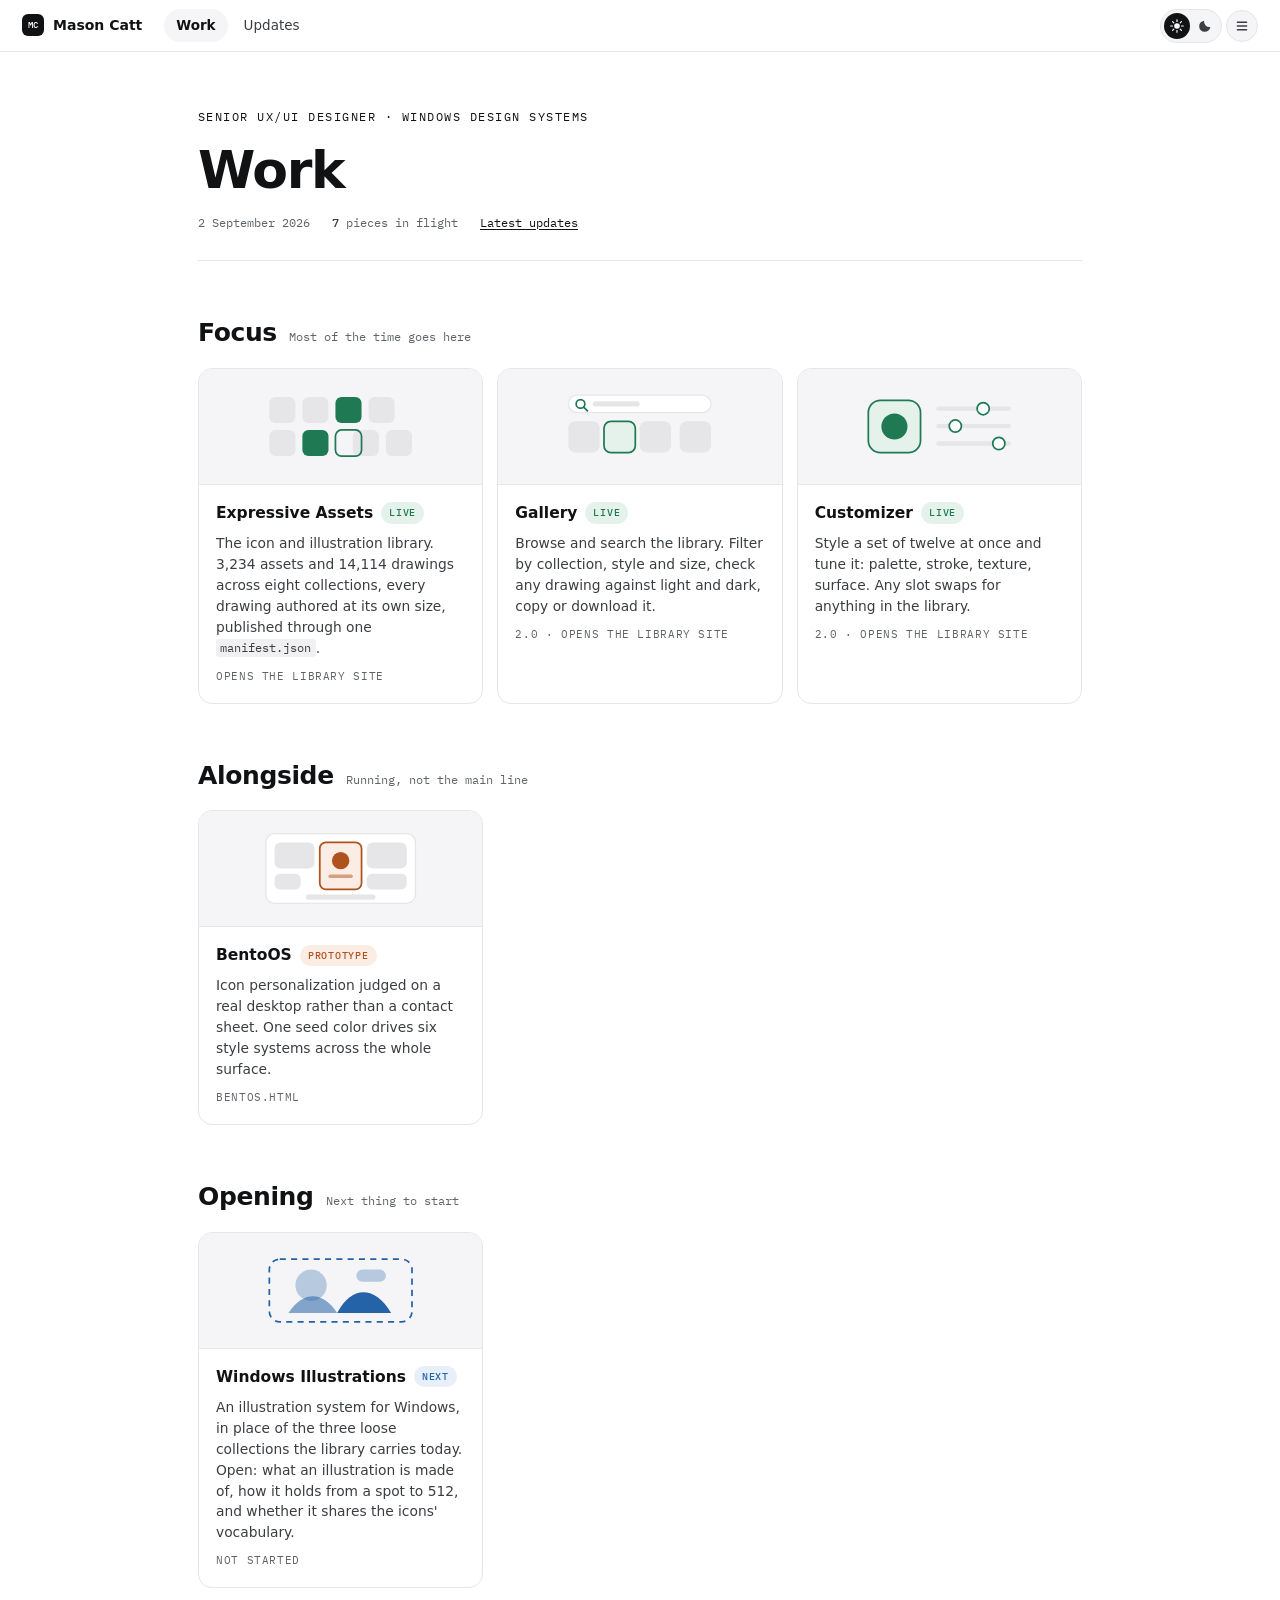
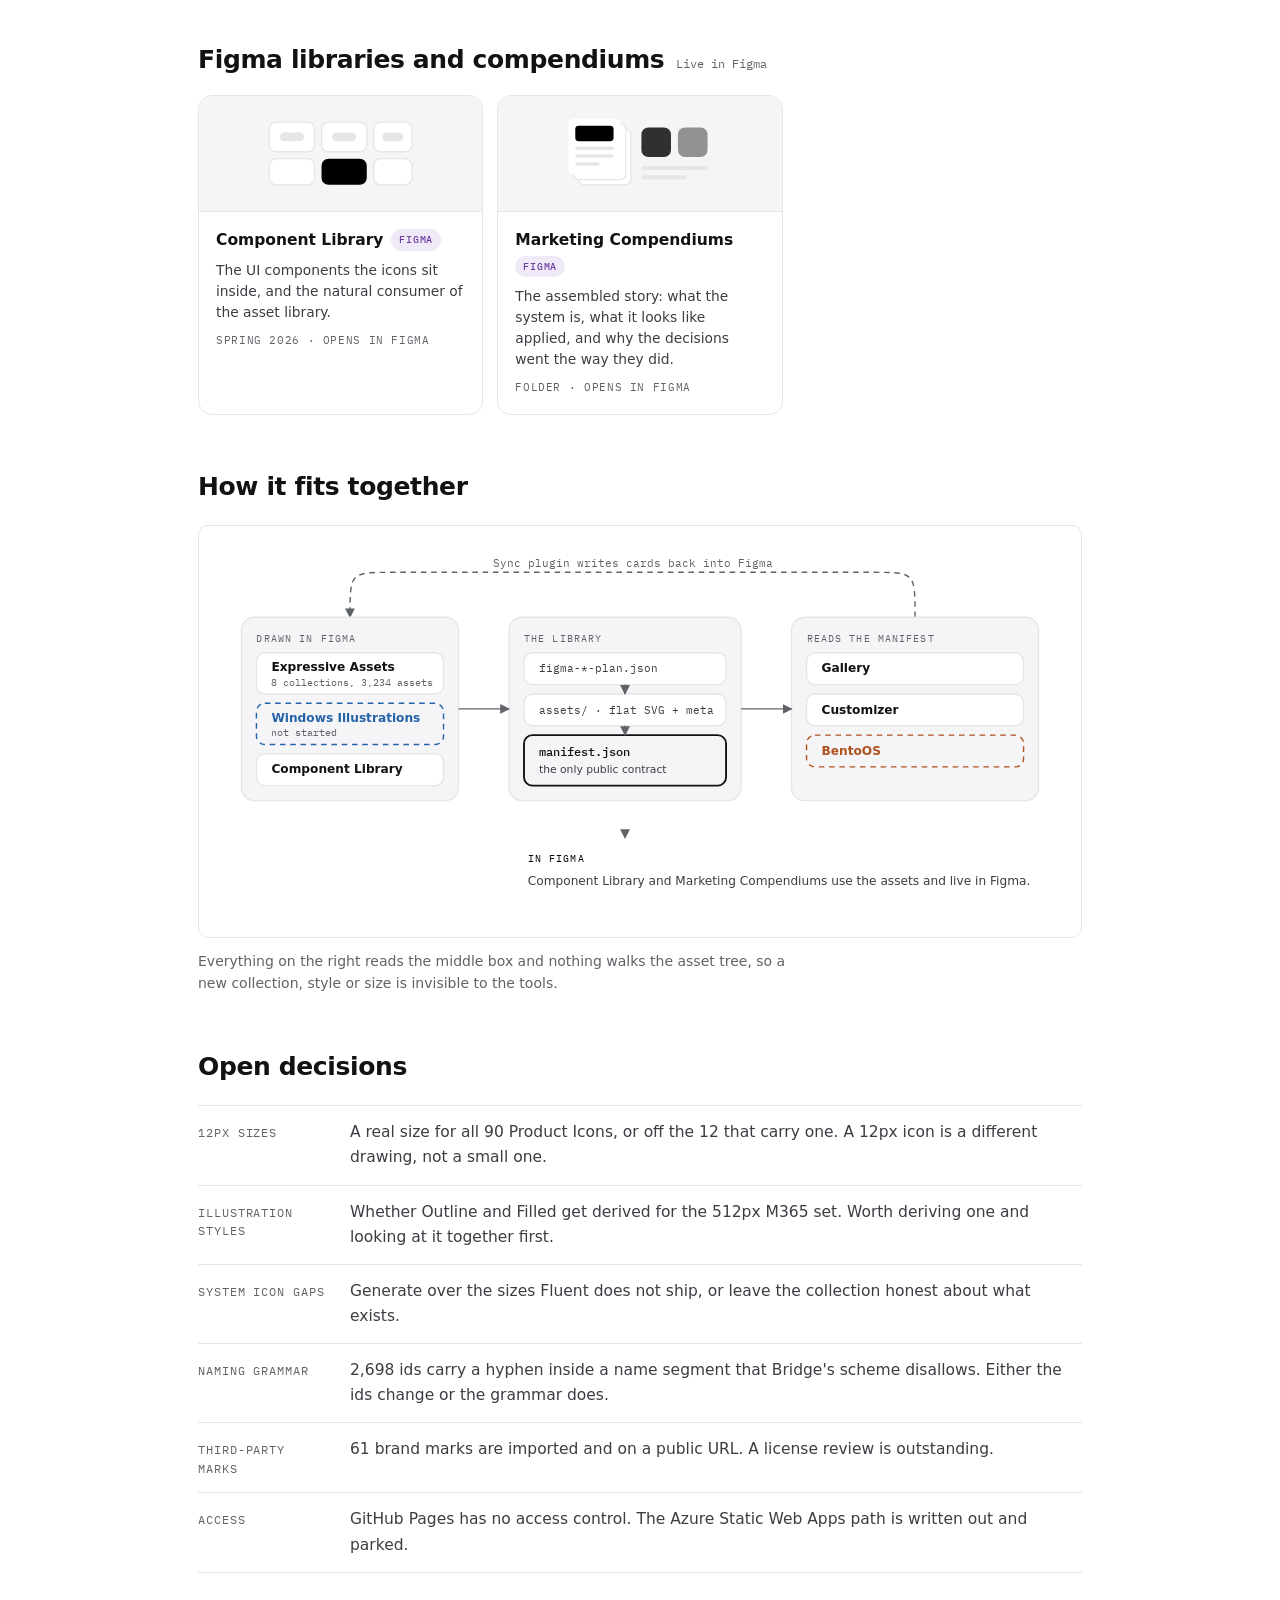
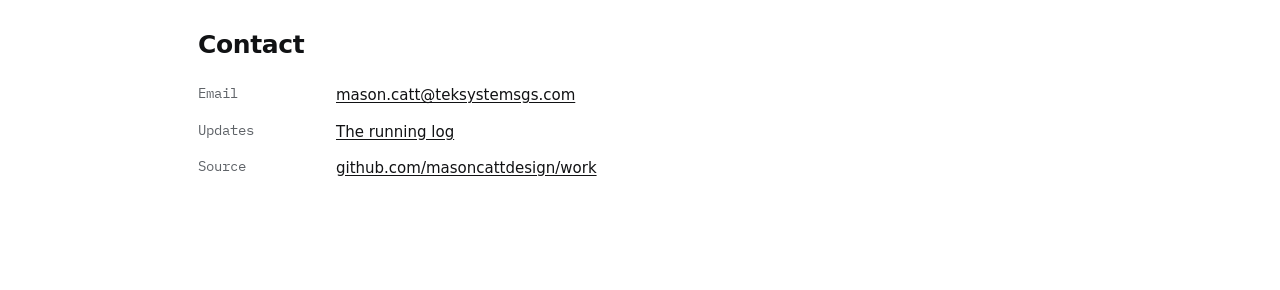
==== index.html @ 7bf18521 "A work site of its own, because Expressive Assets is one entry on it The work page shipped inside th" ====
<!doctype html>
<html lang="en">
<head>
<meta charset="utf-8">
<meta name="viewport" content="width=device-width, initial-scale=1">
<meta name="robots" content="noindex, nofollow">
<title>Work — Mason Catt</title>
<meta name="description" content="Everything Mason Catt has in flight across Windows Design Systems, by focus level.">
<link rel="icon" href="data:image/svg+xml,%3Csvg xmlns='http://www.w3.org/2000/svg' viewBox='0 0 24 24'%3E%3Crect width='24' height='24' rx='6' fill='%23111214'/%3E%3Ctext x='12' y='16.5' font-family='monospace' font-size='9' font-weight='600' fill='white' text-anchor='middle'%3EMC%3C/text%3E%3C/svg%3E">
<link rel="preconnect" href="https://fonts.googleapis.com">
<link rel="preconnect" href="https://fonts.gstatic.com" crossorigin>
<link rel="stylesheet" href="https://fonts.googleapis.com/css2?family=Archivo:wght@500;600;700&family=IBM+Plex+Mono:wght@400;500&family=IBM+Plex+Sans:wght@400;500;600&display=swap">
<link rel="stylesheet" href="site.css">
<script src="chrome.js"></script>
<script>applyStoredTheme();</script>
</head>
<body>

<nav class="bar" aria-label="Sections">
  <a class="brand" href="index.html"><span class="mark" aria-hidden="true">MC</span>Mason Catt</a>
  <a class="tab on" href="index.html" aria-current="page">Work</a>
  <a class="tab" href="updates.html">Updates</a>
  <span class="bar-right">
    <span data-theme-switch></span>
    <span data-app-menu></span>
  </span>
</nav>

<div class="wrap">

  <header class="masthead">
    <p class="eyebrow">Senior UX/UI Designer · Windows Design Systems</p>
    <h1>Work</h1>
    <div class="facts">
      <span>2 September 2026</span>
      <span><b>7</b> pieces in flight</span>
      <span><a href="updates.html">Latest updates</a></span>
    </div>
  </header>

  <section>
    <div class="band"><h2>Focus</h2><span class="band-n">Most of the time goes here</span></div>
    <div class="hub">

      <a class="hub-card" href="https://masoncattdesign.github.io/expressive-assets-library/about.html" target="_blank" rel="noopener">
        <span class="hub-thumb">
          <svg viewBox="0 0 200 100" aria-hidden="true">
            <g fill="var(--rule)">
              <rect x="18" y="16" width="30" height="30" rx="7"/>
              <rect x="56" y="16" width="30" height="30" rx="7"/>
              <rect x="132" y="16" width="30" height="30" rx="7"/>
              <rect x="18" y="54" width="30" height="30" rx="7"/>
              <rect x="114" y="54" width="30" height="30" rx="7"/>
              <rect x="152" y="54" width="30" height="30" rx="7"/>
            </g>
            <g fill="var(--p-accent)">
              <rect x="94" y="16" width="30" height="30" rx="7"/>
              <rect x="56" y="54" width="30" height="30" rx="7"/>
            </g>
            <rect x="94" y="54" width="30" height="30" rx="7" fill="none" stroke="var(--p-accent)" stroke-width="2"/>
          </svg>
        </span>
        <span class="hub-body">
          <span class="hub-head"><strong>Expressive Assets</strong><span class="st st-live">Live</span></span>
          <p>The icon and illustration library. 3,234 assets and 14,114 drawings across eight
          collections, every drawing authored at its own size, published through one
          <code>manifest.json</code>.</p>
          <span class="hub-where">Opens the library site</span>
        </span>
      </a>

      <a class="hub-card" href="https://masoncattdesign.github.io/expressive-assets-library/index.html" target="_blank" rel="noopener">
        <span class="hub-thumb">
          <svg viewBox="0 0 200 100" aria-hidden="true">
            <rect x="18" y="14" width="164" height="20" rx="10" fill="var(--surface)" stroke="var(--rule)" stroke-width="1.5"/>
            <circle cx="32" cy="24" r="5" fill="none" stroke="var(--p-accent)" stroke-width="2"/>
            <path d="M35.6 27.6 L40 32" stroke="var(--p-accent)" stroke-width="2" stroke-linecap="round"/>
            <rect x="46" y="21" width="54" height="6" rx="3" fill="var(--rule)"/>
            <g fill="var(--rule)">
              <rect x="18" y="44" width="36" height="36" rx="8"/>
              <rect x="100" y="44" width="36" height="36" rx="8"/>
              <rect x="146" y="44" width="36" height="36" rx="8"/>
            </g>
            <rect x="59" y="44" width="36" height="36" rx="8" fill="var(--p-accent-bg)" stroke="var(--p-accent)" stroke-width="2"/>
          </svg>
        </span>
        <span class="hub-body">
          <span class="hub-head"><strong>Gallery</strong><span class="st st-live">Live</span></span>
          <p>Browse and search the library. Filter by collection, style and size, check any drawing
          against light and dark, copy or download it.</p>
          <span class="hub-where">2.0 · opens the library site</span>
        </span>
      </a>

      <a class="hub-card" href="https://masoncattdesign.github.io/expressive-assets-library/customizer.html" target="_blank" rel="noopener">
        <span class="hub-thumb">
          <svg viewBox="0 0 200 100" aria-hidden="true">
            <rect x="18" y="20" width="60" height="60" rx="14" fill="var(--p-accent-bg)" stroke="var(--p-accent)" stroke-width="2"/>
            <circle cx="48" cy="50" r="15" fill="var(--p-accent)"/>
            <g>
              <rect x="96" y="27" width="86" height="5" rx="2.5" fill="var(--rule)"/>
              <circle cx="150" cy="29.5" r="7" fill="var(--surface)" stroke="var(--p-accent)" stroke-width="2"/>
              <rect x="96" y="47" width="86" height="5" rx="2.5" fill="var(--rule)"/>
              <circle cx="118" cy="49.5" r="7" fill="var(--surface)" stroke="var(--p-accent)" stroke-width="2"/>
              <rect x="96" y="67" width="86" height="5" rx="2.5" fill="var(--rule)"/>
              <circle cx="168" cy="69.5" r="7" fill="var(--surface)" stroke="var(--p-accent)" stroke-width="2"/>
            </g>
          </svg>
        </span>
        <span class="hub-body">
          <span class="hub-head"><strong>Customizer</strong><span class="st st-live">Live</span></span>
          <p>Style a set of twelve at once and tune it: palette, stroke, texture, surface. Any slot
          swaps for anything in the library.</p>
          <span class="hub-where">2.0 · opens the library site</span>
        </span>
      </a>

    </div>
  </section>

  <section>
    <div class="band"><h2>Alongside</h2><span class="band-n">Running, not the main line</span></div>
    <div class="hub">

      <a class="hub-card" href="bentos.html">
        <span class="hub-thumb">
          <svg viewBox="0 0 200 100" aria-hidden="true">
            <rect x="14" y="10" width="172" height="80" rx="10" fill="var(--surface)" stroke="var(--rule)" stroke-width="1.5"/>
            <g fill="var(--rule)">
              <rect x="24" y="20" width="46" height="30" rx="7"/>
              <rect x="130" y="20" width="46" height="30" rx="7"/>
              <rect x="24" y="56" width="30" height="18" rx="6"/>
            </g>
            <rect x="76" y="20" width="48" height="54" rx="7" fill="var(--p-glyph-bg)" stroke="var(--p-glyph)" stroke-width="2"/>
            <circle cx="100" cy="41" r="10" fill="var(--p-glyph)"/>
            <rect x="86" y="57" width="28" height="4" rx="2" fill="var(--p-glyph)" opacity=".5"/>
            <rect x="130" y="56" width="46" height="18" rx="6" fill="var(--rule)"/>
            <rect x="60" y="80" width="80" height="6" rx="3" fill="var(--rule)"/>
          </svg>
        </span>
        <span class="hub-body">
          <span class="hub-head"><strong>BentoOS</strong><span class="st st-build">Prototype</span></span>
          <p>Icon personalization judged on a real desktop rather than a contact sheet. One seed
          color drives six style systems across the whole surface.</p>
          <span class="hub-where">bentos.html</span>
        </span>
      </a>

    </div>
  </section>

  <section>
    <div class="band"><h2>Opening</h2><span class="band-n">Next thing to start</span></div>
    <div class="hub">

      <div class="hub-card idle">
        <span class="hub-thumb">
          <svg viewBox="0 0 200 100" aria-hidden="true">
            <rect x="18" y="14" width="164" height="72" rx="12" fill="none" stroke="var(--p-container)" stroke-width="2" stroke-dasharray="7 6"/>
            <circle cx="66" cy="44" r="18" fill="var(--p-container)" opacity=".3"/>
            <path d="M40 76 C 56 50, 80 50, 96 76 Z" fill="var(--p-container)" opacity=".55"/>
            <path d="M96 76 C 112 44, 140 44, 158 76 Z" fill="var(--p-container)"/>
            <rect x="118" y="26" width="34" height="14" rx="7" fill="var(--p-container)" opacity=".3"/>
          </svg>
        </span>
        <span class="hub-body">
          <span class="hub-head"><strong>Windows Illustrations</strong><span class="st st-next">Next</span></span>
          <p>An illustration system for Windows, in place of the three loose collections the library
          carries today. Open: what an illustration is made of, how it holds from a spot to 512, and
          whether it shares the icons' vocabulary.</p>
          <span class="hub-where">Not started</span>
        </span>
      </div>

    </div>
  </section>

  <section>
    <div class="band"><h2>Figma libraries and compendiums</h2><span class="band-n">Live in Figma</span></div>
    <div class="hub">

      <a class="hub-card" href="https://www.figma.com/design/86RjrcaciLXRZOWDX7oWZT/Component-Library-%E2%80%A2-Spring-2026--Copy-" target="_blank" rel="noopener">
        <span class="hub-thumb">
          <svg viewBox="0 0 200 100" aria-hidden="true">
            <g stroke="var(--rule)" stroke-width="1.5" fill="var(--surface)">
              <rect x="18" y="14" width="52" height="34" rx="8"/>
              <rect x="78" y="14" width="52" height="34" rx="8"/>
              <rect x="138" y="14" width="44" height="34" rx="8"/>
              <rect x="18" y="56" width="52" height="30" rx="8"/>
              <rect x="138" y="56" width="44" height="30" rx="8"/>
            </g>
            <rect x="78" y="56" width="52" height="30" rx="8" fill="var(--p-emblem-bg)" stroke="var(--p-emblem)" stroke-width="2"/>
            <rect x="88" y="66" width="32" height="10" rx="5" fill="var(--p-emblem)"/>
            <rect x="30" y="26" width="28" height="10" rx="5" fill="var(--rule)"/>
            <rect x="90" y="26" width="28" height="10" rx="5" fill="var(--rule)"/>
            <rect x="148" y="26" width="24" height="10" rx="5" fill="var(--rule)"/>
          </svg>
        </span>
        <span class="hub-body">
          <span class="hub-head"><strong>Component Library</strong><span class="st st-figma">Figma</span></span>
          <p>The UI components the icons sit inside, and the natural consumer of the asset library.</p>
          <span class="hub-where">Spring 2026 · opens in Figma</span>
        </span>
      </a>

      <a class="hub-card" href="https://www.figma.com/files/588096576863690753/folder/500767134" target="_blank" rel="noopener">
        <span class="hub-thumb">
          <svg viewBox="0 0 200 100" aria-hidden="true">
            <rect x="30" y="22" width="60" height="64" rx="6" fill="var(--surface)" stroke="var(--rule)" stroke-width="1.5"/>
            <rect x="24" y="16" width="60" height="64" rx="6" fill="var(--surface)" stroke="var(--rule)" stroke-width="1.5"/>
            <rect x="18" y="10" width="60" height="64" rx="6" fill="var(--surface)" stroke="var(--p-emblem)" stroke-width="2"/>
            <rect x="26" y="18" width="44" height="18" rx="4" fill="var(--p-emblem-bg)"/>
            <g fill="var(--rule)">
              <rect x="26" y="42" width="44" height="4" rx="2"/>
              <rect x="26" y="51" width="44" height="4" rx="2"/>
              <rect x="26" y="60" width="28" height="4" rx="2"/>
            </g>
            <g fill="var(--p-emblem)" opacity=".8">
              <rect x="102" y="20" width="34" height="34" rx="8"/>
              <rect x="144" y="20" width="34" height="34" rx="8" opacity=".5"/>
            </g>
            <g fill="var(--rule)">
              <rect x="102" y="64" width="76" height="5" rx="2.5"/>
              <rect x="102" y="75" width="52" height="5" rx="2.5"/>
            </g>
          </svg>
        </span>
        <span class="hub-body">
          <span class="hub-head"><strong>Marketing Compendiums</strong><span class="st st-figma">Figma</span></span>
          <p>The assembled story: what the system is, what it looks like applied, and why the
          decisions went the way they did.</p>
          <span class="hub-where">Folder · opens in Figma</span>
        </span>
      </a>

    </div>
  </section>

  <section>
    <h2>How it fits together</h2>
    <figure>
      <div class="figframe">
        <svg viewBox="0 0 900 400" role="img" aria-label="Artwork is drawn in Figma, imported into the asset tree, folded into manifest.json, and read by the Gallery, the Customizer and BentoOS. The sync plugin writes cards back into Figma. The component library and the marketing compendiums live in Figma.">
          <defs>
            <marker id="wm-arrow" viewBox="0 0 10 10" refX="9" refY="5" markerWidth="7" markerHeight="7" orient="auto-start-reverse">
              <path d="M0 0 L10 5 L0 10 z" fill="var(--ink-3)"/>
            </marker>
          </defs>

          <!-- return loop, drawn first so the group boxes sit over its ends -->
          <path d="M744 74 C 744 26, 744 26, 700 26 L 184 26 C 140 26, 140 26, 140 74"
                fill="none" stroke="var(--ink-3)" stroke-width="1.5" stroke-dasharray="6 5" marker-end="url(#wm-arrow)"/>
          <text x="442" y="20" text-anchor="middle" font-family="var(--mono)" font-size="11.5" fill="var(--ink-3)">Sync plugin writes cards back into Figma</text>

          <!-- A: drawn in Figma -->
          <rect x="24" y="74" width="232" height="196" rx="14" fill="var(--sunk)" stroke="var(--rule)" stroke-width="1.5"/>
          <text x="40" y="100" font-family="var(--mono)" font-size="11" letter-spacing="1.2" fill="var(--ink-3)">DRAWN IN FIGMA</text>
          <rect x="40" y="112" width="200" height="44" rx="9" fill="var(--surface)" stroke="var(--rule)" stroke-width="1.5"/>
          <text x="56" y="132" font-size="13" font-weight="600" fill="var(--ink)">Expressive Assets</text>
          <text x="56" y="147" font-family="var(--mono)" font-size="10.5" fill="var(--ink-3)">8 collections, 3,234 assets</text>
          <rect x="40" y="166" width="200" height="44" rx="9" fill="none" stroke="var(--p-container)" stroke-width="1.5" stroke-dasharray="6 5"/>
          <text x="56" y="186" font-size="13" font-weight="600" fill="var(--p-container)">Windows Illustrations</text>
          <text x="56" y="201" font-family="var(--mono)" font-size="10.5" fill="var(--ink-3)">not started</text>
          <rect x="40" y="220" width="200" height="34" rx="9" fill="var(--surface)" stroke="var(--rule)" stroke-width="1.5"/>
          <text x="56" y="241" font-size="13" font-weight="600" fill="var(--ink)">Component Library</text>

          <!-- B: the library -->
          <rect x="310" y="74" width="248" height="196" rx="14" fill="var(--sunk)" stroke="var(--rule)" stroke-width="1.5"/>
          <text x="326" y="100" font-family="var(--mono)" font-size="11" letter-spacing="1.2" fill="var(--ink-3)">THE LIBRARY</text>
          <rect x="326" y="112" width="216" height="34" rx="9" fill="var(--surface)" stroke="var(--rule)" stroke-width="1.5"/>
          <text x="342" y="133" font-family="var(--mono)" font-size="12" fill="var(--ink-2)">figma-*-plan.json</text>
          <rect x="326" y="156" width="216" height="34" rx="9" fill="var(--surface)" stroke="var(--rule)" stroke-width="1.5"/>
          <text x="342" y="177" font-family="var(--mono)" font-size="12" fill="var(--ink-2)">assets/ · flat SVG + meta</text>
          <rect x="326" y="200" width="216" height="54" rx="9" fill="var(--accent-soft)" stroke="var(--accent)" stroke-width="2"/>
          <text x="342" y="222" font-family="var(--mono)" font-size="13" font-weight="500" fill="var(--accent)">manifest.json</text>
          <text x="342" y="240" font-size="11.5" fill="var(--ink-2)">the only public contract</text>
          <path d="M434 146 L434 156" stroke="var(--ink-3)" stroke-width="1.5" marker-end="url(#wm-arrow)"/>
          <path d="M434 190 L434 200" stroke="var(--ink-3)" stroke-width="1.5" marker-end="url(#wm-arrow)"/>

          <!-- C: reads the manifest -->
          <rect x="612" y="74" width="264" height="196" rx="14" fill="var(--sunk)" stroke="var(--rule)" stroke-width="1.5"/>
          <text x="628" y="100" font-family="var(--mono)" font-size="11" letter-spacing="1.2" fill="var(--ink-3)">READS THE MANIFEST</text>
          <rect x="628" y="112" width="232" height="34" rx="9" fill="var(--surface)" stroke="var(--rule)" stroke-width="1.5"/>
          <text x="644" y="133" font-size="13" font-weight="600" fill="var(--ink)">Gallery</text>
          <rect x="628" y="156" width="232" height="34" rx="9" fill="var(--surface)" stroke="var(--rule)" stroke-width="1.5"/>
          <text x="644" y="177" font-size="13" font-weight="600" fill="var(--ink)">Customizer</text>
          <rect x="628" y="200" width="232" height="34" rx="9" fill="none" stroke="var(--p-glyph)" stroke-width="1.5" stroke-dasharray="6 5"/>
          <text x="644" y="221" font-size="13" font-weight="600" fill="var(--p-glyph)">BentoOS</text>

          <!-- flows -->
          <path d="M256 172 L310 172" stroke="var(--ink-3)" stroke-width="1.5" marker-end="url(#wm-arrow)"/>
          <path d="M558 172 L612 172" stroke="var(--ink-3)" stroke-width="1.5" marker-end="url(#wm-arrow)"/>

          <!-- D: still in Figma -->
          <rect x="310" y="310" width="566" height="70" rx="14" fill="none" stroke="var(--p-emblem)" stroke-width="1.5" stroke-dasharray="6 5"/>
          <text x="330" y="336" font-family="var(--mono)" font-size="11" letter-spacing="1.2" fill="var(--p-emblem)">IN FIGMA</text>
          <text x="330" y="360" font-size="13" fill="var(--ink-2)">Component Library and Marketing Compendiums use the assets and live in Figma.</text>
          <path d="M434 270 L434 310" stroke="var(--p-emblem)" stroke-width="1.5" stroke-dasharray="6 5" marker-end="url(#wm-arrow)"/>
        </svg>
      </div>
      <figcaption>Everything on the right reads the middle box and nothing walks the asset tree, so
      a new collection, style or size is invisible to the tools.</figcaption>
    </figure>
  </section>

  <section>
    <h2>Open decisions</h2>
    <ul class="open">
      <li><span class="q">12px sizes</span><span class="a">A real size for all 90 Product Icons, or off the 12 that carry one. A 12px icon is a different drawing, not a small one.</span></li>
      <li><span class="q">Illustration styles</span><span class="a">Whether Outline and Filled get derived for the 512px M365 set. Worth deriving one and looking at it together first.</span></li>
      <li><span class="q">System icon gaps</span><span class="a">Generate over the sizes Fluent does not ship, or leave the collection honest about what exists.</span></li>
      <li><span class="q">Naming grammar</span><span class="a">2,698 ids carry a hyphen inside a name segment that Bridge's scheme disallows. Either the ids change or the grammar does.</span></li>
      <li><span class="q">Third-party marks</span><span class="a">61 brand marks are imported and on a public URL. A license review is outstanding.</span></li>
      <li><span class="q">Access</span><span class="a">GitHub Pages has no access control. The Azure Static Web Apps path is written out and parked.</span></li>
    </ul>
  </section>

  <section>
    <h2>Contact</h2>
    <dl class="contact">
      <dt>Email</dt>
      <dd><a href="mailto:mason.catt@teksystemsgs.com">mason.catt@teksystemsgs.com</a></dd>
      <dt>Updates</dt>
      <dd><a href="updates.html">The running log</a></dd>
      <dt>Source</dt>
      <dd><a href="https://github.com/masoncattdesign/work">github.com/masoncattdesign/work</a></dd>
    </dl>
  </section>

</div>

</body>
</html>
---- site.css ----
/* masoncattdesign.github.io/work
   ----------------------------------------------------------------------
   The work page and the update log. This started as the Expressive Assets
   document stylesheet and keeps its palette and type on purpose, so the two
   sites read as one hand; what it drops is everything specific to the library
   documents (the anatomy figures, the pilot grid, the stage diagrams), which
   was two thirds of the file and none of it used here.

   Every color is a token so both themes come from one place. */

:root {
  --paper: #FFFFFF;
  --surface: #FFFFFF;
  --sunk: #F5F5F7;
  --ink: #111214;
  --ink-2: #3A3D42;
  --ink-3: #5F6368;
  --rule: #E6E6E8;
  --rule-soft: #F0F0F2;
  --accent: #111214;
  --accent-soft: #F5F5F7;
  --accent-ring: #D8D8DC;

  /* Four distinct hues rather than one accent. Each project keeps the same
     hue in its thumbnail and its status chip, so the two agree at a glance. */
  --p-container: #2563A8; --p-container-bg: #E7EFF9;
  --p-glyph: #B0521E;     --p-glyph-bg: #FBEDE3;
  --p-badge: #6B3FA0;     --p-badge-bg: #F0E9F8;
  --p-accent: #1F7A54;    --p-accent-bg: #E5F2EB;

  --display: "Segoe UI", -apple-system, Roboto, BlinkMacSystemFont, system-ui, sans-serif;
  --body: "Segoe UI", -apple-system, Roboto, BlinkMacSystemFont, system-ui, sans-serif;
  --mono: "IBM Plex Mono", "Cascadia Code", ui-monospace, SFMono-Regular, Menlo, monospace;
  --shadow: none;
  --pill: 999px;
}

@media (prefers-color-scheme: dark) {
  :root:not([data-theme="light"]) {
    --paper: #131416; --surface: #1B1C1F; --sunk: #202124;
    --ink: #ECEDEF; --ink-2: #B4B7BD; --ink-3: #85898F;
    --rule: #2C2D31; --rule-soft: #232427;
    --accent: #ECEDEF; --accent-soft: #26272B; --accent-ring: #3A3C41;
    --p-container: #7FB0E8; --p-container-bg: #152232;
    --p-glyph: #E5A075;     --p-glyph-bg: #2B1D14;
    --p-badge: #B99AE0;     --p-badge-bg: #211A2E;
    --p-accent: #79C9A0;    --p-accent-bg: #13241C;
    --shadow: none;
  }
}
:root[data-theme="dark"] {
  --paper: #101219; --surface: #181B23; --sunk: #1E212B;
  --ink: #E9EBF2; --ink-2: #A9AEBD; --ink-3: #7C8291;
  --rule: #272B36; --rule-soft: #1D2027;
  --accent: #A88CFF; --accent-soft: #241E3D; --accent-ring: #3B3163;
  --p-container: #7FB0E8; --p-container-bg: #152232;
  --p-glyph: #E5A075;     --p-glyph-bg: #2B1D14;
  --p-badge: #B99AE0;     --p-badge-bg: #211A2E;
  --p-accent: #79C9A0;    --p-accent-bg: #13241C;
  --shadow: 0 1px 2px rgba(0, 0, 0, .4), 0 8px 26px -18px rgba(0, 0, 0, .8);
}

* { box-sizing: border-box; }

body {
  margin: 0;
  background: var(--paper);
  color: var(--ink);
  font-family: var(--body);
  font-size: 16px;
  line-height: 1.62;
  -webkit-font-smoothing: antialiased;
}

/* --- Top bar --------------------------------------------------------- */

.bar {
  position: sticky; top: 0; z-index: 30;
  display: flex; align-items: center; gap: 4px; flex-wrap: wrap;
  padding: 0 22px; height: 52px;
  background: var(--surface);
  border-bottom: 1px solid var(--rule);
}
.brand {
  display: flex; align-items: center; gap: 9px;
  font-family: var(--display); font-weight: 650; font-size: 14px;
  color: var(--ink); text-decoration: none; margin-right: 18px;
}
.mark {
  width: 22px; height: 22px; border-radius: 6px; flex: none;
  background: var(--ink); color: var(--paper);
  font-family: var(--mono); font-size: 9px; font-weight: 500;
  display: grid; place-items: center;
}
.tab {
  font-size: 13.5px; color: var(--ink-2); text-decoration: none;
  padding: 6px 12px; border-radius: var(--pill); white-space: nowrap;
}
.tab:hover { background: var(--sunk); color: var(--ink); }
.tab.on { background: var(--accent-soft); color: var(--accent); font-weight: 600; }
.tab:focus-visible, .brand:focus-visible { outline: 2px solid var(--accent); outline-offset: 2px; }
.bar-right { margin-left: auto; display: flex; align-items: center; gap: 4px; }
.bar-right .tab { color: var(--ink-3); }
@media (max-width: 700px) {
  .bar { height: auto; padding: 10px 16px; }
  .bar-right { margin-left: 0; width: 100%; }
}

/* --- Reading column -------------------------------------------------- */

.wrap {
  max-width: 940px; margin: 0 auto;
  padding: 56px 28px 110px;
  display: flex; flex-direction: column; gap: 52px;
}
@media (max-width: 600px) { .wrap { padding: 36px 18px 72px; gap: 40px; } }

.eyebrow {
  font-family: var(--mono); font-size: 11.5px; letter-spacing: .13em;
  text-transform: uppercase; color: var(--accent); margin: 0;
}
h1 {
  font-family: var(--display); font-weight: 700;
  font-size: clamp(34px, 5.6vw, 52px); line-height: 1.04;
  letter-spacing: -.025em; margin: 0; text-wrap: balance;
}
.stand { font-size: 19px; line-height: 1.55; color: var(--ink-2); max-width: 64ch; margin: 0; }
.facts {
  display: flex; flex-wrap: wrap; gap: 8px 22px;
  font-family: var(--mono); font-size: 12px; color: var(--ink-3);
}
.facts b { color: var(--ink-2); font-weight: 500; }

header.masthead {
  display: flex; flex-direction: column; gap: 16px;
  border-bottom: 1px solid var(--rule); padding-bottom: 28px;
}

section { display: flex; flex-direction: column; gap: 18px; }
h2 {
  font-family: var(--display); font-weight: 700; font-size: 25px;
  letter-spacing: -.015em; margin: 0; text-wrap: balance;
}
h3 { font-family: var(--display); font-weight: 600; font-size: 16.5px; margin: 0; }
p { margin: 0; max-width: 66ch; }
p + p { margin-top: .85em; }
a { color: var(--accent); text-underline-offset: 2px; }
strong { font-weight: 600; }

code { font-family: var(--mono); font-size: .87em; }
p code, li code, dd code { background: var(--rule-soft); padding: .1em .36em; border-radius: 3px; }

/* --- Figures --------------------------------------------------------- */

figure { margin: 0; padding: 0; }
.figframe {
  background: var(--surface); border: 1px solid var(--rule); border-radius: 10px;
  box-shadow: var(--shadow); padding: 22px 20px 14px; overflow-x: auto;
}
figure svg { display: block; width: 100%; min-width: 700px; height: auto; color: var(--ink); }
figcaption { font-size: 14px; color: var(--ink-3); margin-top: 12px; max-width: 68ch; }

/* --- The project cards ------------------------------------------------
   Fixed tracks rather than auto-fit. Auto-fit stretches a lone card across
   the full row, so a band with one project in it reads as a banner while a
   three-card band reads as cards. The same track everywhere means a short
   band just leaves the rest of the row empty, which is the honest picture.

   Each card carries a drawn thumbnail rather than a screenshot. A screenshot
   goes stale the day the thing changes and has to be recaptured in two themes;
   a small drawing built from the same tokens follows the theme for free and
   only lies if the project itself changes shape. */

.hub { display: grid; grid-template-columns: repeat(3, minmax(0, 1fr)); gap: 14px; }
@media (max-width: 860px) { .hub { grid-template-columns: repeat(2, minmax(0, 1fr)); } }
@media (max-width: 560px) { .hub { grid-template-columns: 1fr; } }

.hub-card {
  display: flex; flex-direction: column; text-decoration: none;
  border: 1px solid var(--rule); border-radius: 14px; background: var(--surface);
  overflow: hidden; transition: border-color .12s, box-shadow .12s, transform .12s;
}
a.hub-card:hover { border-color: var(--accent-ring); box-shadow: var(--shadow); transform: translateY(-1px); }
a.hub-card:focus-visible { outline: 2px solid var(--accent); outline-offset: 2px; }
.hub-card.idle { background: var(--paper); }

.hub-thumb {
  height: 116px; background: var(--sunk); border-bottom: 1px solid var(--rule);
  display: grid; place-items: center; padding: 14px; overflow: hidden;
}
.hub-thumb svg { display: block; width: 100%; height: 100%; min-width: 0; }
.hub-body { padding: 15px 17px 18px; display: flex; flex-direction: column; gap: 7px; }
.hub-head { display: block; }
.hub-head strong { font-family: var(--display); font-size: 15.5px; color: var(--ink); margin-right: 8px; }
.hub-body p { font-size: 13.8px; line-height: 1.52; color: var(--ink-2); margin: 0; max-width: none; }
.hub-where {
  font-family: var(--mono); font-size: 10.5px; letter-spacing: .06em;
  text-transform: uppercase; color: var(--ink-3); margin-top: 2px;
}

/* Status is deliberately one word. Seven projects with a sentence of status
   each is a page nobody scans, and the sentence belongs in the update anyway.
   Inline rather than a flex item, because as a flex item a two-word name
   pushed the chip onto its own line. */
.st {
  display: inline-block; vertical-align: 1.5px;
  font-family: var(--mono); font-size: 9.5px; letter-spacing: .08em;
  text-transform: uppercase; font-weight: 500; padding: 3px 8px;
  border-radius: 20px; white-space: nowrap;
}
.st-live   { background: var(--p-accent-bg);    color: var(--p-accent); }
.st-build  { background: var(--p-glyph-bg);     color: var(--p-glyph); }
.st-next   { background: var(--p-container-bg); color: var(--p-container); }
.st-figma  { background: var(--p-badge-bg);     color: var(--p-badge); }

.band { display: flex; align-items: baseline; gap: 12px; flex-wrap: wrap; margin-bottom: -4px; }
.band h2 { flex: none; }
.band .band-n { font-family: var(--mono); font-size: 11.5px; color: var(--ink-3); }

/* --- Open questions --------------------------------------------------- */

ul.open { list-style: none; padding: 0; margin: 0; }
ul.open li {
  border-top: 1px solid var(--rule); padding: 14px 0;
  display: grid; grid-template-columns: 132px 1fr; gap: 20px; align-items: baseline;
}
ul.open li:last-child { border-bottom: 1px solid var(--rule); }
ul.open .q {
  font-family: var(--mono); font-size: 11.5px; letter-spacing: .08em;
  text-transform: uppercase; color: var(--ink-3);
}
ul.open .a { font-size: 15.5px; color: var(--ink-2); }
@media (max-width: 620px) { ul.open li { grid-template-columns: 1fr; gap: 4px; } }

dl.contact { margin: 0; display: grid; grid-template-columns: 120px 1fr; gap: 12px 18px; font-size: 15px; }
dl.contact dt { color: var(--ink-3); font-size: 13.5px; font-family: var(--mono); }
dl.contact dd { margin: 0; color: var(--ink-2); }

.foot {
  border-top: 1px solid var(--rule); padding-top: 22px;
  font-size: 13.5px; color: var(--ink-3); max-width: 68ch;
}

/* --- Updates ----------------------------------------------------------
   Grouped by date, newest first. The left rail carries the date so a scan
   down the page is a scan down time rather than down headings. */

.log { display: flex; flex-direction: column; }
.entry {
  display: grid; grid-template-columns: 148px 1fr; gap: 26px;
  padding: 26px 0; border-top: 1px solid var(--rule);
}
.entry:first-child { border-top: 0; padding-top: 4px; }
@media (max-width: 680px) { .entry { grid-template-columns: 1fr; gap: 10px; } }
.entry-when { display: flex; flex-direction: column; gap: 6px; }
.entry-date { font-family: var(--mono); font-size: 12px; color: var(--ink-2); white-space: nowrap; }
.entry-tag {
  font-family: var(--mono); font-size: 10px; letter-spacing: .07em; text-transform: uppercase;
  color: var(--ink-3); align-self: flex-start;
}
.entry-body { display: flex; flex-direction: column; gap: 10px; }
.entry-body h3 { font-size: 17px; }
.entry-body p { font-size: 15px; color: var(--ink-2); max-width: 66ch; }
.entry-body ul { margin: 0; padding-left: 20px; display: flex; flex-direction: column; gap: 7px; }
.entry-body li { font-size: 14.5px; color: var(--ink-2); max-width: 64ch; }
.entry-who { font-size: 13.5px; color: var(--ink-3); }
.entry-who b { color: var(--ink-2); font-weight: 500; }

/* --- Theme control and page menu -------------------------------------- */

.theme-switch {
  display: inline-flex; background: var(--sunk); border: 1px solid var(--rule);
  border-radius: var(--pill); padding: 3px; gap: 2px; flex: none;
}
.theme-switch button {
  border: 0; background: none; border-radius: var(--pill); cursor: pointer;
  color: var(--ink-2); padding: 5px; display: flex; line-height: 0;
}
.theme-switch button svg { width: 16px; height: 16px; }
.theme-switch button:hover { color: var(--ink); }
.theme-switch button[aria-pressed="true"] { background: var(--accent); color: var(--paper); }
.theme-switch button:focus-visible { outline: 2px solid var(--accent); outline-offset: 1px; }

.app-menu { position: relative; flex: none; }
.app-menu-btn {
  display: flex; line-height: 0; padding: 7px; cursor: pointer;
  border: 1px solid var(--rule); border-radius: var(--pill);
  background: var(--sunk); color: var(--ink-2);
}
.app-menu-btn svg { width: 16px; height: 16px; }
.app-menu-btn:hover { color: var(--ink); border-color: var(--accent); }
.app-menu-btn:focus-visible { outline: 2px solid var(--accent); outline-offset: 1px; }
.app-menu-btn[aria-expanded="true"] { background: var(--accent); color: var(--paper); border-color: var(--accent); }

.app-menu-pop {
  position: absolute; top: calc(100% + 8px); right: 0; z-index: 60;
  min-width: 200px; padding: 6px;
  background: var(--paper); border: 1px solid var(--rule);
  border-radius: 14px; box-shadow: 0 12px 32px rgba(0,0,0,.14);
}
.app-menu-pop .app-menu-group {
  font-size: 10.5px; font-weight: 650; letter-spacing: .07em; text-transform: uppercase;
  color: var(--ink-3); padding: 8px 10px 4px;
}
.app-menu-pop a {
  display: flex; align-items: center; gap: 6px;
  padding: 7px 10px; border-radius: 8px;
  font-size: 13.5px; color: var(--ink-2); text-decoration: none;
}
.app-menu-pop a:hover { background: var(--sunk); color: var(--ink); }
.app-menu-pop a.on { background: var(--accent); color: var(--paper); font-weight: 600; }
.app-menu-pop a:focus-visible { outline: 2px solid var(--accent); outline-offset: -2px; }
/* A link that leaves this site says so before it is clicked. */
.app-menu-pop a .out { margin-left: auto; font-size: 10px; color: var(--ink-3); line-height: 0; }
.app-menu-pop a.on .out { color: var(--paper); opacity: .7; }
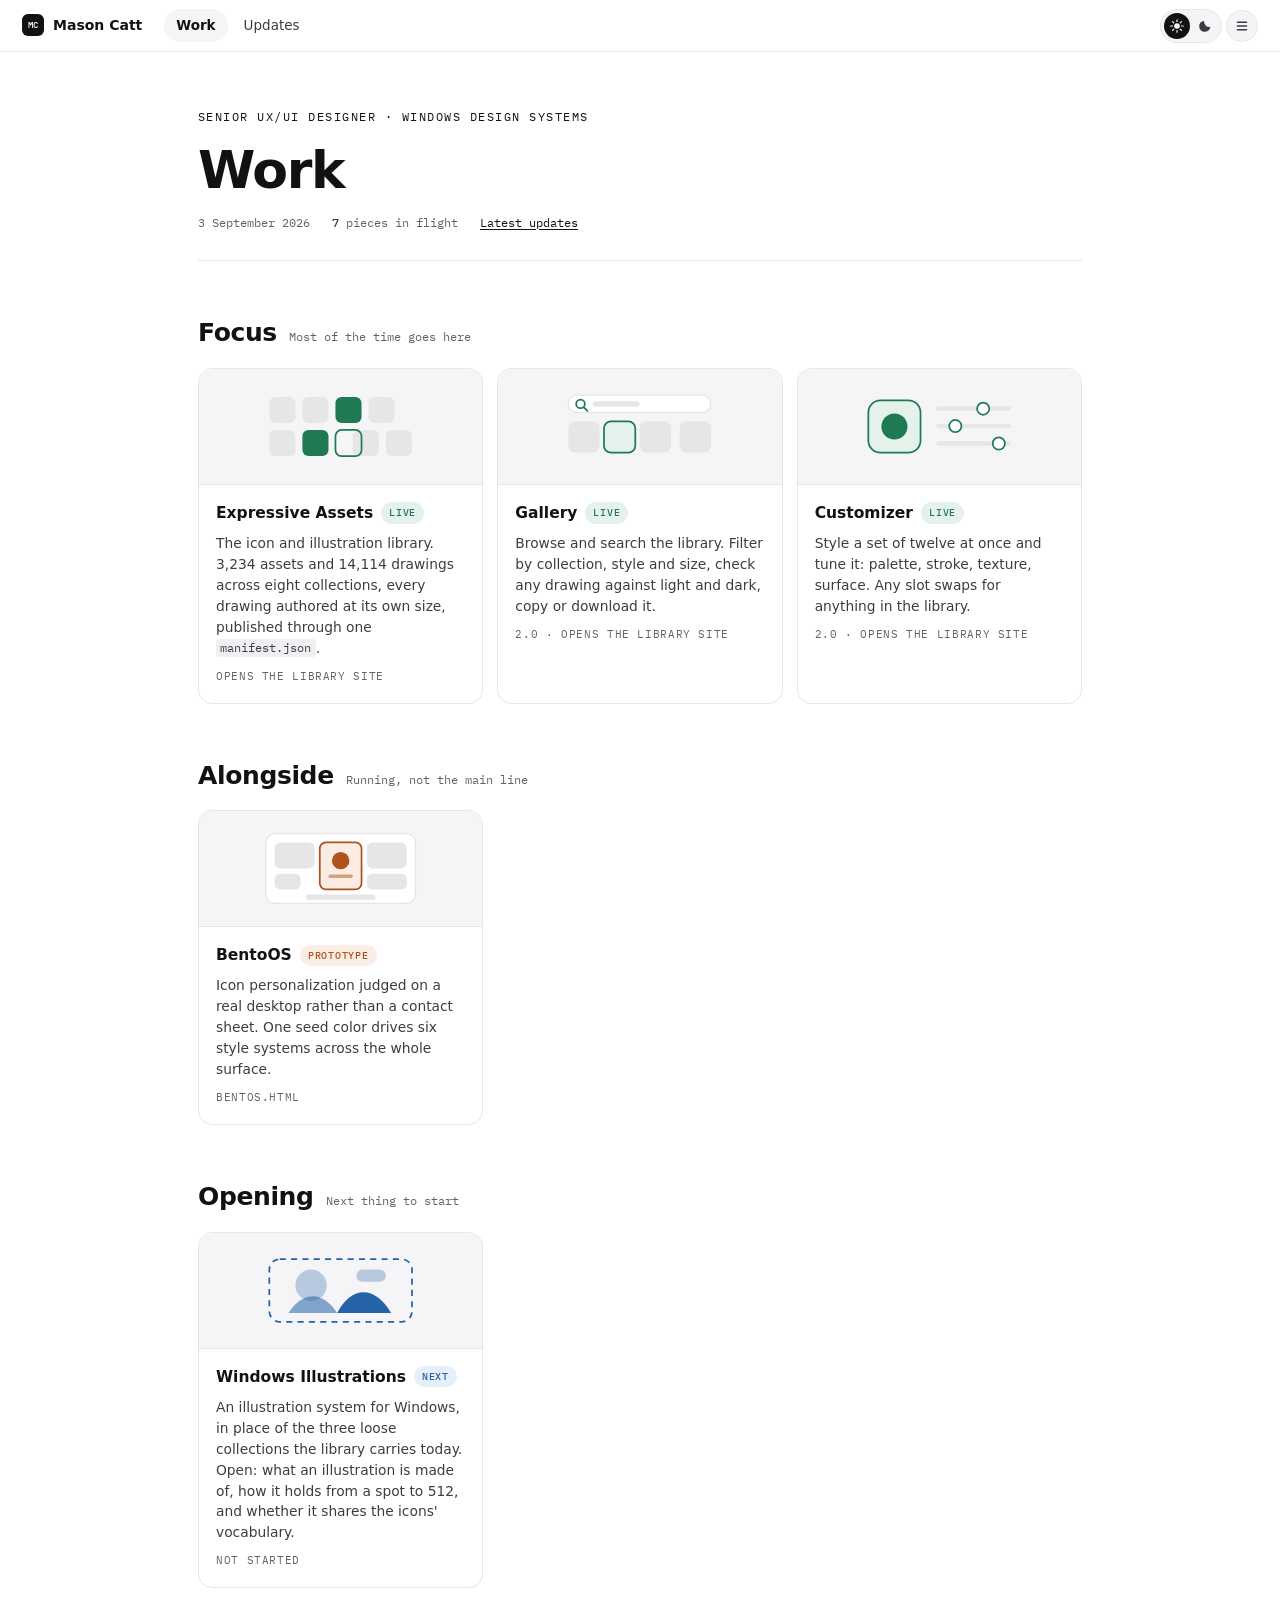
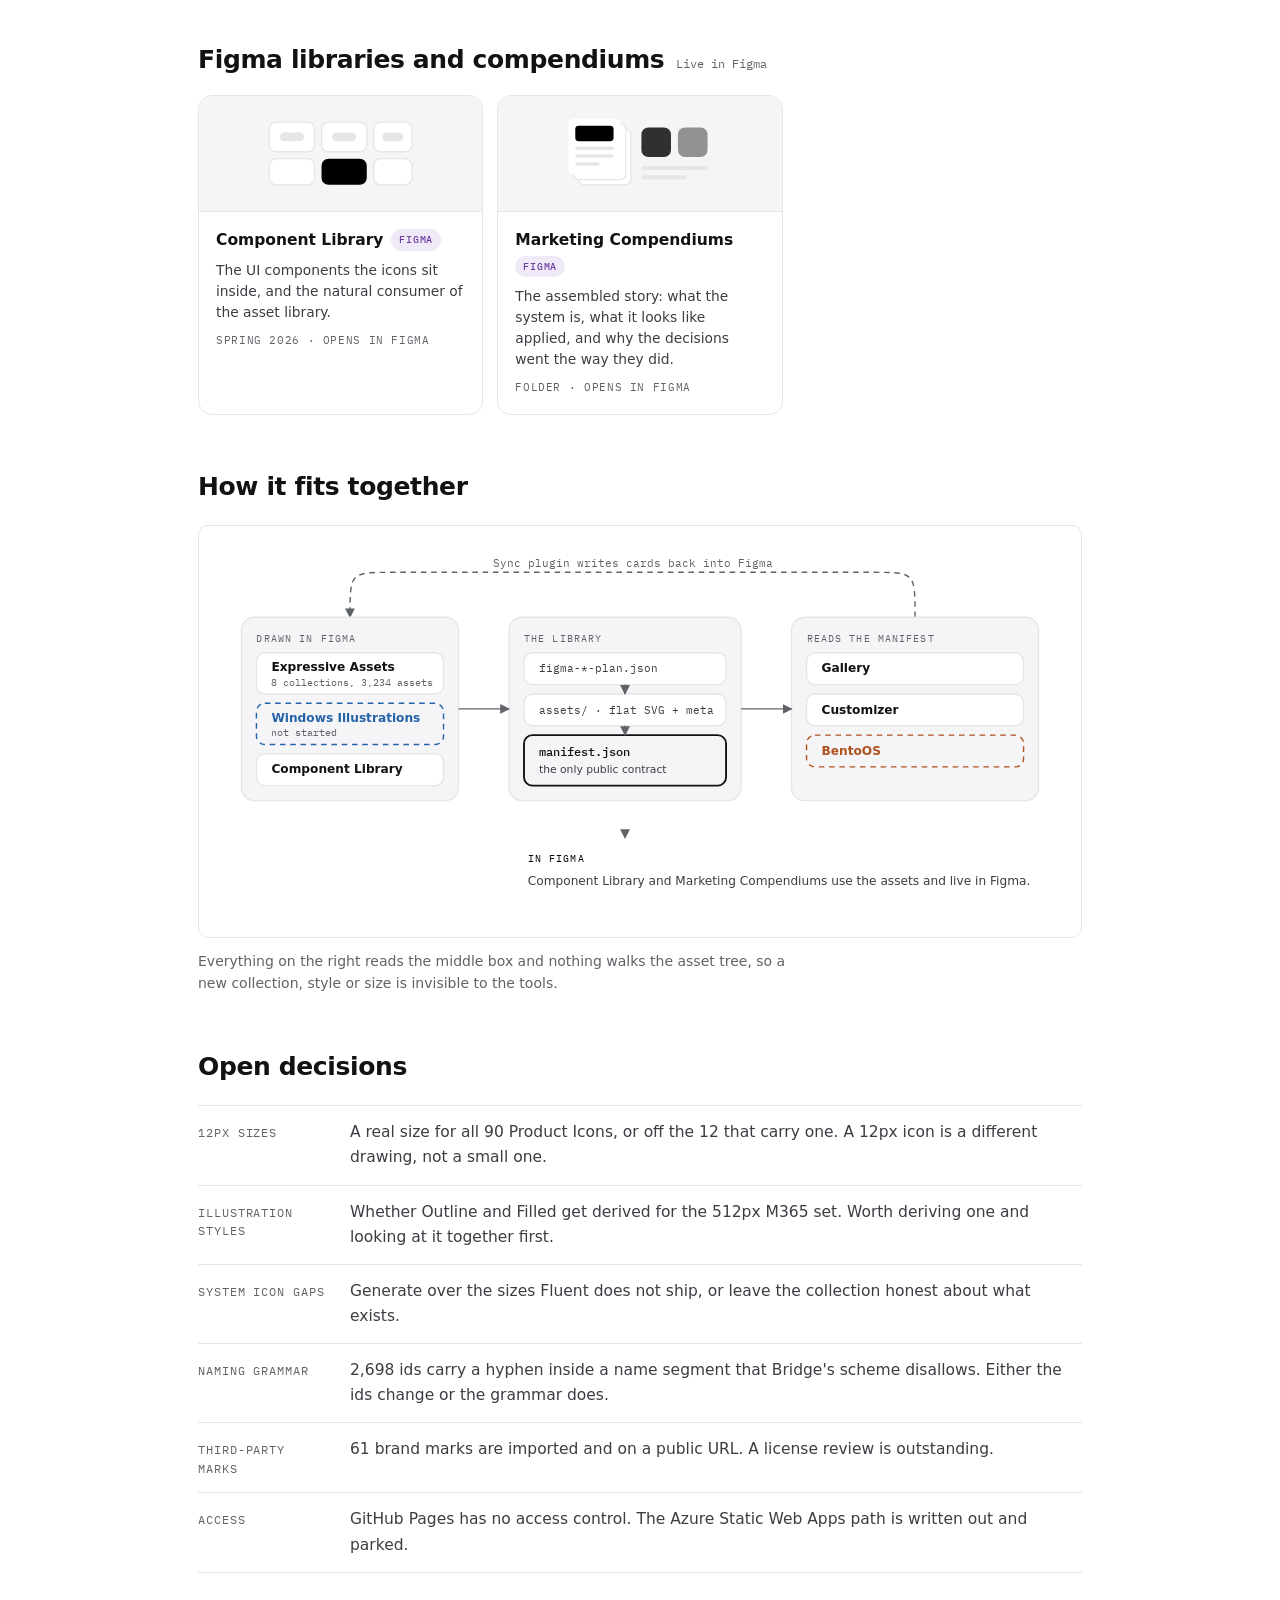
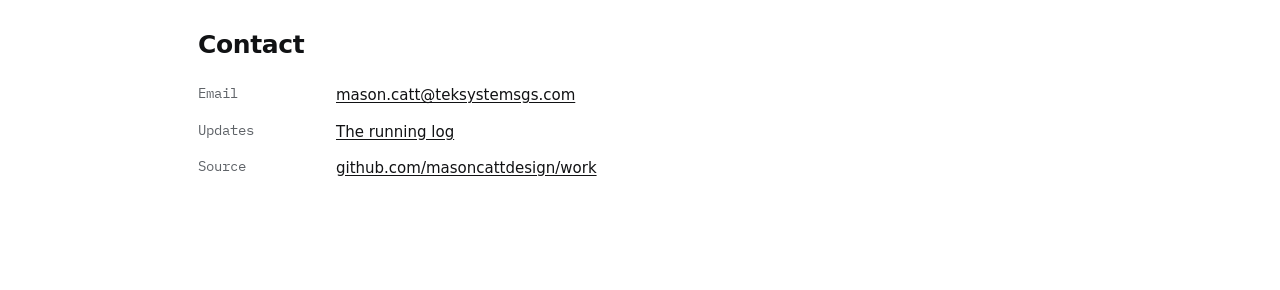
==== commit b3244a16: "Log the move, and date the pages to when it happened The top of the update log described building th" ====
--- a/index.html
+++ b/index.html
@@ -32,7 +32,7 @@
     <p class="eyebrow">Senior UX/UI Designer · Windows Design Systems</p>
     <h1>Work</h1>
     <div class="facts">
-      <span>2 September 2026</span>
+      <span>3 September 2026</span>
       <span><b>7</b> pieces in flight</span>
       <span><a href="updates.html">Latest updates</a></span>
     </div>
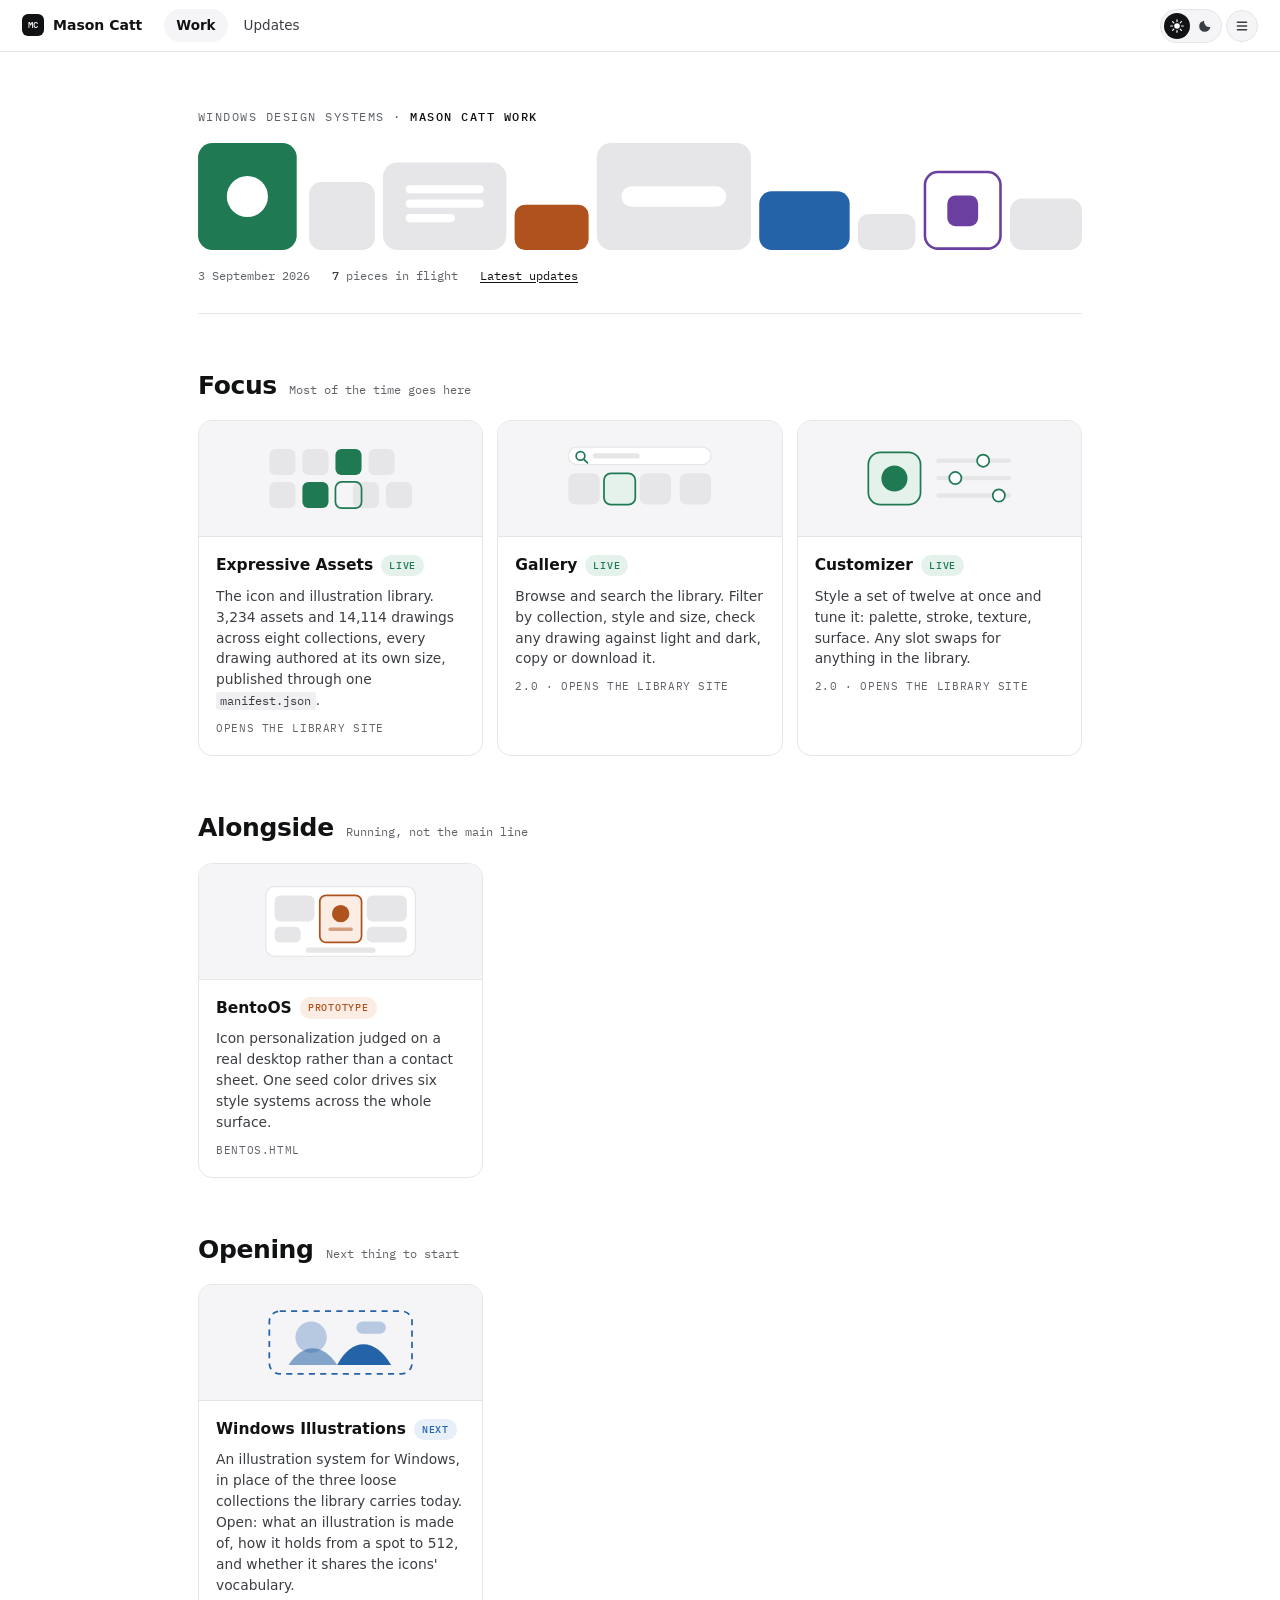
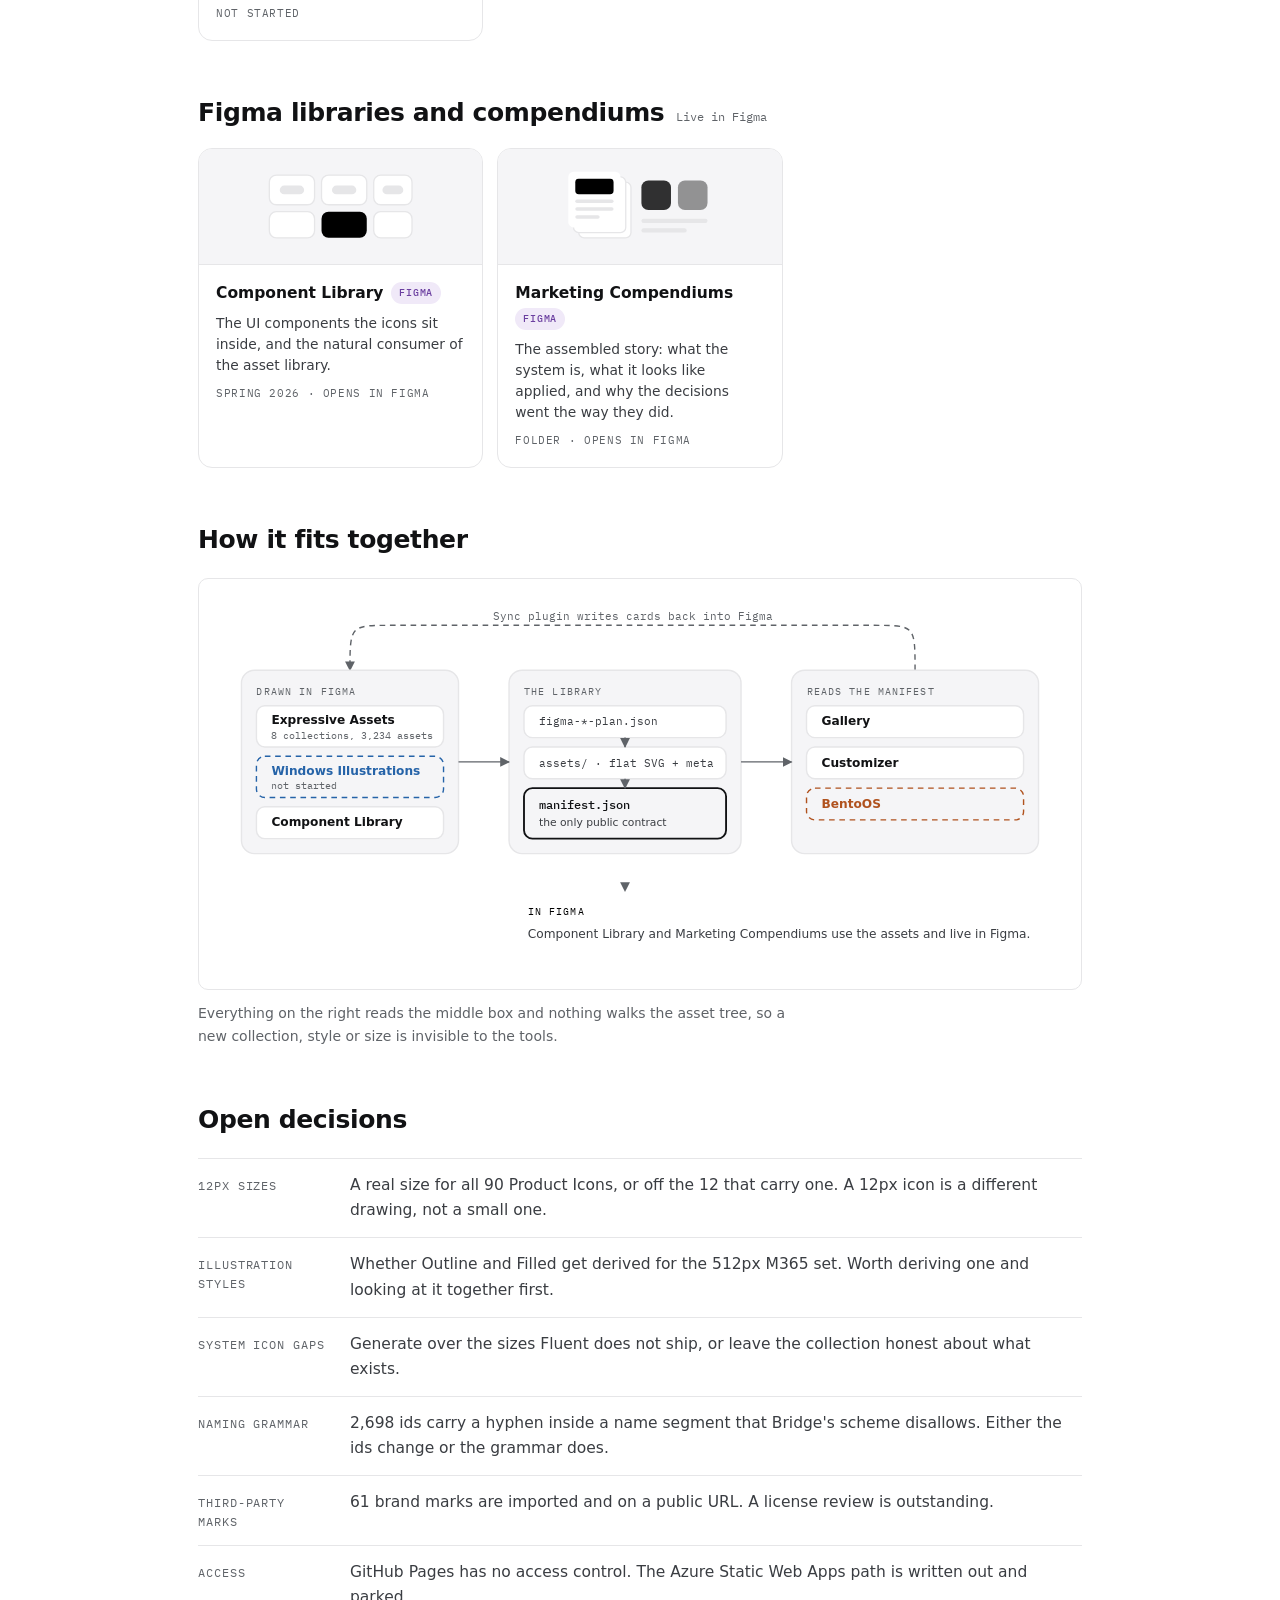
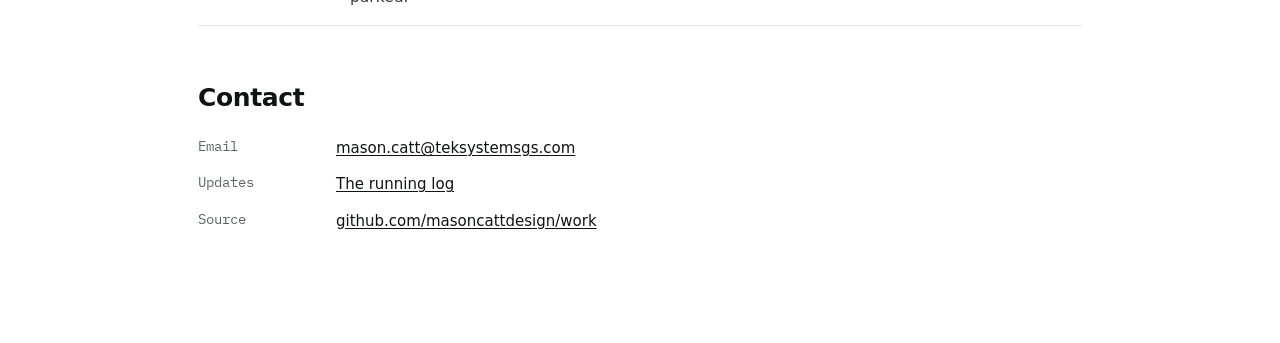
==== commit d3946457: "A drawn masthead, and an eyebrow that says where you are The page opened with the word "Work" set at" ====
--- a/index.html
+++ b/index.html
@@ -29,8 +29,29 @@
 <div class="wrap">
 
   <header class="masthead">
-    <p class="eyebrow">Senior UX/UI Designer · Windows Design Systems</p>
-    <h1>Work</h1>
+    <p class="eyebrow">Windows Design Systems · <b>Mason Catt Work</b></p>
+    <h1 class="masthead-mark">
+      <span class="sr">Work</span>
+      <svg viewBox="0 0 860 104" aria-hidden="true">
+        <rect x="0" y="0" width="96" height="104" rx="14" fill="var(--p-accent)"/>
+        <circle cx="48" cy="52" r="20" fill="var(--paper)"/>
+        <rect x="108" y="38" width="64" height="66" rx="12" fill="var(--rule)"/>
+        <rect x="180" y="19" width="120" height="85" rx="14" fill="var(--rule)"/>
+        <g fill="var(--paper)">
+          <rect x="202" y="41" width="76" height="8" rx="4"/>
+          <rect x="202" y="55" width="76" height="8" rx="4"/>
+          <rect x="202" y="69" width="48" height="8" rx="4"/>
+        </g>
+        <rect x="308" y="60" width="72" height="44" rx="10" fill="var(--p-glyph)"/>
+        <rect x="388" y="0" width="150" height="104" rx="14" fill="var(--rule)"/>
+        <rect x="412" y="42" width="102" height="20" rx="10" fill="var(--paper)"/>
+        <rect x="546" y="47" width="88" height="57" rx="12" fill="var(--p-container)"/>
+        <rect x="642" y="69" width="56" height="35" rx="10" fill="var(--rule)"/>
+        <rect x="707.25" y="28.25" width="73.5" height="74.5" rx="12.5" fill="none" stroke="var(--p-badge)" stroke-width="2.5"/>
+        <rect x="729" y="51" width="30" height="30" rx="8" fill="var(--p-badge)"/>
+        <rect x="790" y="54" width="70" height="50" rx="12" fill="var(--rule)"/>
+      </svg>
+    </h1>
     <div class="facts">
       <span>3 September 2026</span>
       <span><b>7</b> pieces in flight</span>
--- a/site.css
+++ b/site.css
@@ -313,3 +313,25 @@
 /* A link that leaves this site says so before it is clicked. */
 .app-menu-pop a .out { margin-left: auto; font-size: 10px; color: var(--ink-3); line-height: 0; }
 .app-menu-pop a.on .out { color: var(--paper); opacity: .7; }
+
+/* --- Masthead ---------------------------------------------------------
+   The work page leads with a drawn band rather than the word "Work". Tiles
+   of different sizes on one baseline: many pieces, lined up in one place,
+   which is what the page is. Same flat tile language as the card thumbnails
+   below, so the masthead and the cards read as one hand.
+
+   The word is still the h1 for anything that is not looking at the page. */
+
+.masthead-mark { margin: 0; line-height: 0; }
+.masthead-mark svg { display: block; width: 100%; height: auto; }
+
+.sr {
+  position: absolute; width: 1px; height: 1px; padding: 0; margin: -1px;
+  overflow: hidden; clip: rect(0 0 0 0); white-space: nowrap; border: 0;
+}
+
+/* The eyebrow is a path rather than a label: broadest first, this page last.
+   Ancestors recede so the crumb reads as one line with an end, rather than
+   as several titles of equal weight. */
+.eyebrow { color: var(--ink-3); }
+.eyebrow b { color: var(--accent); font-weight: 500; }
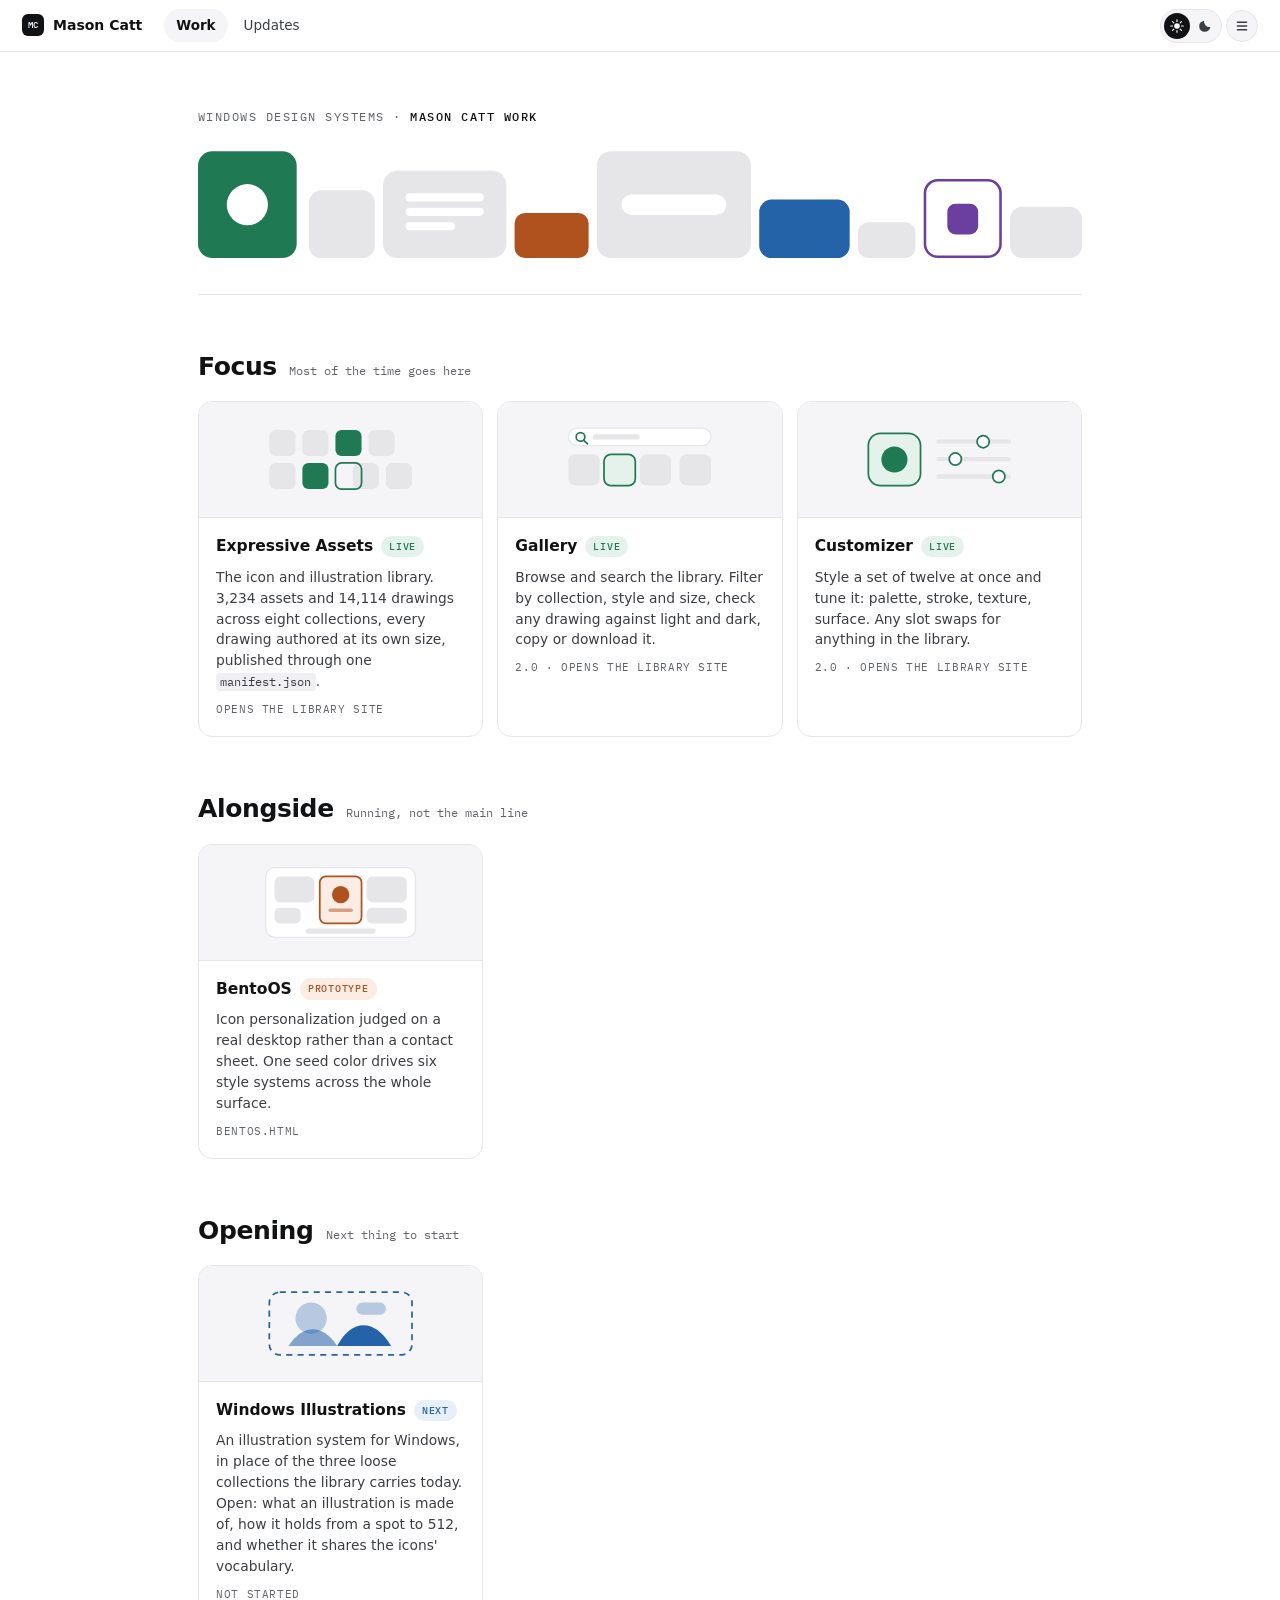
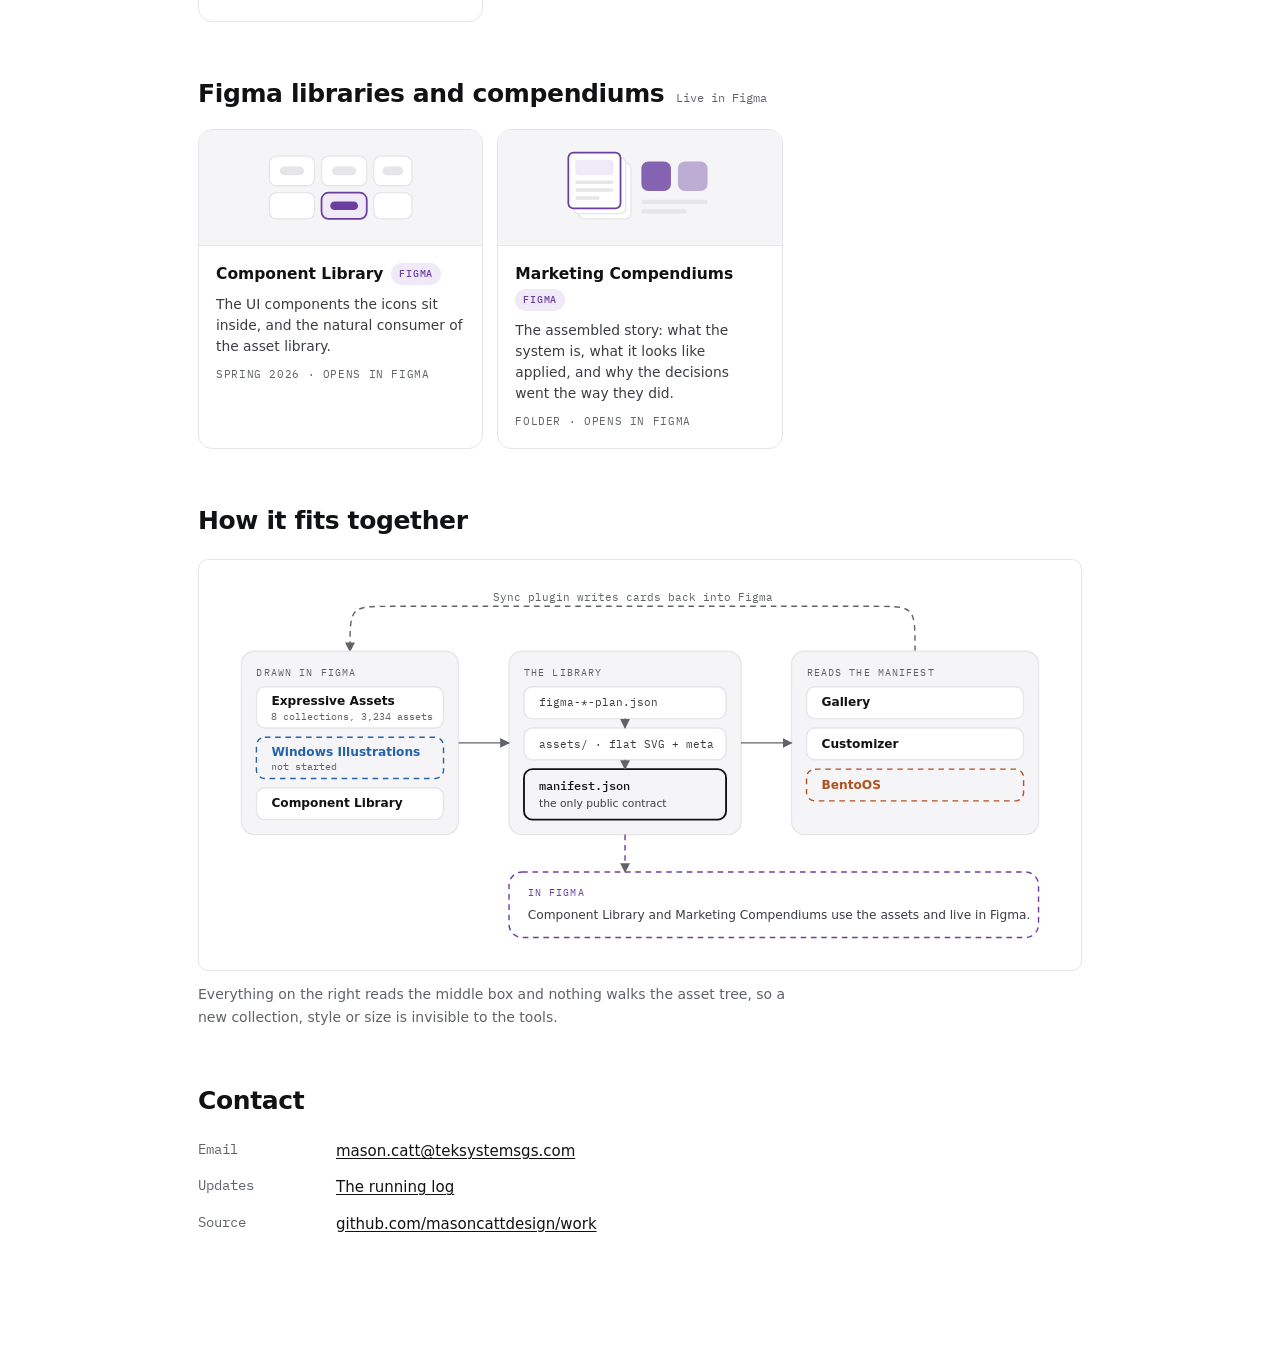
==== commit a2be4123: "Quiet both pages down and give the masthead band some life The work page was carrying three kinds of" ====
--- a/index.html
+++ b/index.html
@@ -29,34 +29,47 @@
 <div class="wrap">
 
   <header class="masthead">
-    <p class="eyebrow">Windows Design Systems · <b>Mason Catt Work</b></p>
+    <p class="eyebrow"><span>Windows Design Systems</span> · <b>Mason Catt Work</b></p>
     <h1 class="masthead-mark">
       <span class="sr">Work</span>
-      <svg viewBox="0 0 860 104" aria-hidden="true">
-        <rect x="0" y="0" width="96" height="104" rx="14" fill="var(--p-accent)"/>
-        <circle cx="48" cy="52" r="20" fill="var(--paper)"/>
-        <rect x="108" y="38" width="64" height="66" rx="12" fill="var(--rule)"/>
-        <rect x="180" y="19" width="120" height="85" rx="14" fill="var(--rule)"/>
-        <g fill="var(--paper)">
-          <rect x="202" y="41" width="76" height="8" rx="4"/>
-          <rect x="202" y="55" width="76" height="8" rx="4"/>
-          <rect x="202" y="69" width="48" height="8" rx="4"/>
-        </g>
-        <rect x="308" y="60" width="72" height="44" rx="10" fill="var(--p-glyph)"/>
-        <rect x="388" y="0" width="150" height="104" rx="14" fill="var(--rule)"/>
-        <rect x="412" y="42" width="102" height="20" rx="10" fill="var(--paper)"/>
-        <rect x="546" y="47" width="88" height="57" rx="12" fill="var(--p-container)"/>
-        <rect x="642" y="69" width="56" height="35" rx="10" fill="var(--rule)"/>
-        <rect x="707.25" y="28.25" width="73.5" height="74.5" rx="12.5" fill="none" stroke="var(--p-badge)" stroke-width="2.5"/>
-        <rect x="729" y="51" width="30" height="30" rx="8" fill="var(--p-badge)"/>
-        <rect x="790" y="54" width="70" height="50" rx="12" fill="var(--rule)"/>
+      <svg viewBox="0 -8 860 120" aria-hidden="true">
+        <g class="m-tile">
+          <rect class="m-seed" x="0" y="0" width="96" height="104" rx="14" fill="var(--p-accent)"/>
+          <circle cx="48" cy="52" r="20" fill="var(--paper)"/>
+        </g>
+        <g class="m-tile">
+          <rect x="108" y="38" width="64" height="66" rx="12" fill="var(--rule)"/>
+        </g>
+        <g class="m-tile">
+          <rect x="180" y="19" width="120" height="85" rx="14" fill="var(--rule)"/>
+          <g fill="var(--paper)">
+            <rect x="202" y="41" width="76" height="8" rx="4"/>
+            <rect x="202" y="55" width="76" height="8" rx="4"/>
+            <rect x="202" y="69" width="48" height="8" rx="4"/>
+          </g>
+        </g>
+        <g class="m-tile">
+          <rect x="308" y="60" width="72" height="44" rx="10" fill="var(--p-glyph)"/>
+        </g>
+        <g class="m-tile">
+          <rect x="388" y="0" width="150" height="104" rx="14" fill="var(--rule)"/>
+          <rect x="412" y="42" width="102" height="20" rx="10" fill="var(--paper)"/>
+        </g>
+        <g class="m-tile">
+          <rect x="546" y="47" width="88" height="57" rx="12" fill="var(--p-container)"/>
+        </g>
+        <g class="m-tile">
+          <rect x="642" y="69" width="56" height="35" rx="10" fill="var(--rule)"/>
+        </g>
+        <g class="m-tile">
+          <rect x="707.25" y="28.25" width="73.5" height="74.5" rx="12.5" fill="none" stroke="var(--p-badge)" stroke-width="2.5"/>
+          <rect x="729" y="51" width="30" height="30" rx="8" fill="var(--p-badge)"/>
+        </g>
+        <g class="m-tile">
+          <rect x="790" y="54" width="70" height="50" rx="12" fill="var(--rule)"/>
+        </g>
       </svg>
     </h1>
-    <div class="facts">
-      <span>3 September 2026</span>
-      <span><b>7</b> pieces in flight</span>
-      <span><a href="updates.html">Latest updates</a></span>
-    </div>
   </header>
 
   <section>
@@ -210,8 +223,8 @@
               <rect x="18" y="56" width="52" height="30" rx="8"/>
               <rect x="138" y="56" width="44" height="30" rx="8"/>
             </g>
-            <rect x="78" y="56" width="52" height="30" rx="8" fill="var(--p-emblem-bg)" stroke="var(--p-emblem)" stroke-width="2"/>
-            <rect x="88" y="66" width="32" height="10" rx="5" fill="var(--p-emblem)"/>
+            <rect x="78" y="56" width="52" height="30" rx="8" fill="var(--p-badge-bg)" stroke="var(--p-badge)" stroke-width="2"/>
+            <rect x="88" y="66" width="32" height="10" rx="5" fill="var(--p-badge)"/>
             <rect x="30" y="26" width="28" height="10" rx="5" fill="var(--rule)"/>
             <rect x="90" y="26" width="28" height="10" rx="5" fill="var(--rule)"/>
             <rect x="148" y="26" width="24" height="10" rx="5" fill="var(--rule)"/>
@@ -229,14 +242,14 @@
           <svg viewBox="0 0 200 100" aria-hidden="true">
             <rect x="30" y="22" width="60" height="64" rx="6" fill="var(--surface)" stroke="var(--rule)" stroke-width="1.5"/>
             <rect x="24" y="16" width="60" height="64" rx="6" fill="var(--surface)" stroke="var(--rule)" stroke-width="1.5"/>
-            <rect x="18" y="10" width="60" height="64" rx="6" fill="var(--surface)" stroke="var(--p-emblem)" stroke-width="2"/>
-            <rect x="26" y="18" width="44" height="18" rx="4" fill="var(--p-emblem-bg)"/>
+            <rect x="18" y="10" width="60" height="64" rx="6" fill="var(--surface)" stroke="var(--p-badge)" stroke-width="2"/>
+            <rect x="26" y="18" width="44" height="18" rx="4" fill="var(--p-badge-bg)"/>
             <g fill="var(--rule)">
               <rect x="26" y="42" width="44" height="4" rx="2"/>
               <rect x="26" y="51" width="44" height="4" rx="2"/>
               <rect x="26" y="60" width="28" height="4" rx="2"/>
             </g>
-            <g fill="var(--p-emblem)" opacity=".8">
+            <g fill="var(--p-badge)" opacity=".8">
               <rect x="102" y="20" width="34" height="34" rx="8"/>
               <rect x="144" y="20" width="34" height="34" rx="8" opacity=".5"/>
             </g>
@@ -313,27 +326,15 @@
           <path d="M558 172 L612 172" stroke="var(--ink-3)" stroke-width="1.5" marker-end="url(#wm-arrow)"/>
 
           <!-- D: still in Figma -->
-          <rect x="310" y="310" width="566" height="70" rx="14" fill="none" stroke="var(--p-emblem)" stroke-width="1.5" stroke-dasharray="6 5"/>
-          <text x="330" y="336" font-family="var(--mono)" font-size="11" letter-spacing="1.2" fill="var(--p-emblem)">IN FIGMA</text>
+          <rect x="310" y="310" width="566" height="70" rx="14" fill="none" stroke="var(--p-badge)" stroke-width="1.5" stroke-dasharray="6 5"/>
+          <text x="330" y="336" font-family="var(--mono)" font-size="11" letter-spacing="1.2" fill="var(--p-badge)">IN FIGMA</text>
           <text x="330" y="360" font-size="13" fill="var(--ink-2)">Component Library and Marketing Compendiums use the assets and live in Figma.</text>
-          <path d="M434 270 L434 310" stroke="var(--p-emblem)" stroke-width="1.5" stroke-dasharray="6 5" marker-end="url(#wm-arrow)"/>
+          <path d="M434 270 L434 310" stroke="var(--p-badge)" stroke-width="1.5" stroke-dasharray="6 5" marker-end="url(#wm-arrow)"/>
         </svg>
       </div>
       <figcaption>Everything on the right reads the middle box and nothing walks the asset tree, so
       a new collection, style or size is invisible to the tools.</figcaption>
     </figure>
-  </section>
-
-  <section>
-    <h2>Open decisions</h2>
-    <ul class="open">
-      <li><span class="q">12px sizes</span><span class="a">A real size for all 90 Product Icons, or off the 12 that carry one. A 12px icon is a different drawing, not a small one.</span></li>
-      <li><span class="q">Illustration styles</span><span class="a">Whether Outline and Filled get derived for the 512px M365 set. Worth deriving one and looking at it together first.</span></li>
-      <li><span class="q">System icon gaps</span><span class="a">Generate over the sizes Fluent does not ship, or leave the collection honest about what exists.</span></li>
-      <li><span class="q">Naming grammar</span><span class="a">2,698 ids carry a hyphen inside a name segment that Bridge's scheme disallows. Either the ids change or the grammar does.</span></li>
-      <li><span class="q">Third-party marks</span><span class="a">61 brand marks are imported and on a public URL. A license review is outstanding.</span></li>
-      <li><span class="q">Access</span><span class="a">GitHub Pages has no access control. The Azure Static Web Apps path is written out and parked.</span></li>
-    </ul>
   </section>
 
   <section>
--- a/site.css
+++ b/site.css
@@ -238,33 +238,41 @@
 
 .foot {
   border-top: 1px solid var(--rule); padding-top: 22px;
-  font-size: 13.5px; color: var(--ink-3); max-width: 68ch;
+  font-size: 13px; color: var(--ink-3);
 }
 
 /* --- Updates ----------------------------------------------------------
-   Grouped by date, newest first. The left rail carries the date so a scan
-   down the page is a scan down time rather than down headings. */
-
-.log { display: flex; flex-direction: column; }
+   One full-width card per entry, set a step smaller than the body text. The
+   log is read by scanning rather than by reading through, so the date and the
+   tag sit on one line at the top of the card and the entry itself carries the
+   width. The previous layout spent a fixed 148px column on a date and gave
+   every entry the weight of a section. */
+
+.log { display: flex; flex-direction: column; gap: 10px; }
+
 .entry {
-  display: grid; grid-template-columns: 148px 1fr; gap: 26px;
-  padding: 26px 0; border-top: 1px solid var(--rule);
-}
-.entry:first-child { border-top: 0; padding-top: 4px; }
-@media (max-width: 680px) { .entry { grid-template-columns: 1fr; gap: 10px; } }
-.entry-when { display: flex; flex-direction: column; gap: 6px; }
-.entry-date { font-family: var(--mono); font-size: 12px; color: var(--ink-2); white-space: nowrap; }
+  border: 1px solid var(--rule); border-radius: 12px;
+  background: var(--surface);
+  padding: 13px 18px 15px;
+}
+.entry-when {
+  display: flex; align-items: center; gap: 9px; flex-wrap: wrap;
+  margin-bottom: 7px;
+}
+.entry-date { font-family: var(--mono); font-size: 11px; color: var(--ink-3); white-space: nowrap; }
 .entry-tag {
-  font-family: var(--mono); font-size: 10px; letter-spacing: .07em; text-transform: uppercase;
-  color: var(--ink-3); align-self: flex-start;
-}
-.entry-body { display: flex; flex-direction: column; gap: 10px; }
-.entry-body h3 { font-size: 17px; }
-.entry-body p { font-size: 15px; color: var(--ink-2); max-width: 66ch; }
-.entry-body ul { margin: 0; padding-left: 20px; display: flex; flex-direction: column; gap: 7px; }
-.entry-body li { font-size: 14.5px; color: var(--ink-2); max-width: 64ch; }
-.entry-who { font-size: 13.5px; color: var(--ink-3); }
+  font-family: var(--mono); font-size: 9.5px; letter-spacing: .07em; text-transform: uppercase;
+  color: var(--ink-3); background: var(--sunk); border: 1px solid var(--rule-soft);
+  border-radius: var(--pill); padding: 2px 8px; line-height: 1.5;
+}
+.entry-body { display: flex; flex-direction: column; gap: 7px; }
+.entry-body h3 { font-size: 14.5px; letter-spacing: -.005em; }
+.entry-body p { font-size: 13px; line-height: 1.55; color: var(--ink-2); max-width: 78ch; }
+.entry-body ul { margin: 0; padding-left: 18px; display: flex; flex-direction: column; gap: 5px; }
+.entry-body li { font-size: 12.75px; line-height: 1.5; color: var(--ink-2); max-width: 76ch; }
+.entry-who { font-size: 12px; color: var(--ink-3); }
 .entry-who b { color: var(--ink-2); font-weight: 500; }
+@media (max-width: 600px) { .entry { padding: 12px 14px 14px; } }
 
 /* --- Theme control and page menu -------------------------------------- */
 
@@ -325,6 +333,66 @@
 .masthead-mark { margin: 0; line-height: 0; }
 .masthead-mark svg { display: block; width: 100%; height: auto; }
 
+/* The band is the only thing on the site that moves. Tiles rise into place on
+   a stagger when the page opens, then drift a couple of user units on long
+   cycles that are deliberately not multiples of each other, so no two tiles
+   are ever in step and the motion never resolves into a pattern. The first
+   tile cycles slowly through the four project hues, which is the seed color
+   idea the library is built on, running at a speed you notice only if you
+   stay on the page.
+
+   The viewBox carries 8 units of air above and below the artwork. Without it
+   the full-height tile clips against the top of the SVG as it rises. */
+
+@keyframes mast-in {
+  from { opacity: 0; transform: translateY(6px); }
+  to   { opacity: 1; transform: translateY(0); }
+}
+@keyframes mast-drift-a {
+  0%, 100% { transform: translateY(0); }
+  50%      { transform: translateY(-2.4px); }
+}
+@keyframes mast-drift-b {
+  0%, 100% { transform: translateY(0); }
+  50%      { transform: translateY(2.4px); }
+}
+/* Holds on each hue and moves between them quickly, rather than easing evenly
+   around the loop. An even loop spends most of its time on a color that is not
+   any of the four, which reads as a tint drifting rather than as the seed
+   changing. */
+@keyframes mast-seed {
+  0%,  21%  { fill: var(--p-accent); }
+  25%, 46%  { fill: var(--p-container); }
+  50%, 71%  { fill: var(--p-badge); }
+  75%, 96%  { fill: var(--p-glyph); }
+  100%      { fill: var(--p-accent); }
+}
+
+.masthead-mark .m-tile {
+  animation:
+    mast-in .8s cubic-bezier(.2, .75, .25, 1) backwards,
+    var(--drift) var(--dur) ease-in-out infinite;
+  animation-delay: calc(var(--i) * 80ms), calc(var(--i) * 80ms + 950ms);
+}
+.masthead-mark .m-tile:nth-child(odd)  { --drift: mast-drift-a; }
+.masthead-mark .m-tile:nth-child(even) { --drift: mast-drift-b; }
+.masthead-mark .m-tile:nth-child(1) { --i: 0; --dur: 11s; }
+.masthead-mark .m-tile:nth-child(2) { --i: 1; --dur: 14s; }
+.masthead-mark .m-tile:nth-child(3) { --i: 2; --dur: 9.5s; }
+.masthead-mark .m-tile:nth-child(4) { --i: 3; --dur: 13s; }
+.masthead-mark .m-tile:nth-child(5) { --i: 4; --dur: 10.5s; }
+.masthead-mark .m-tile:nth-child(6) { --i: 5; --dur: 15s; }
+.masthead-mark .m-tile:nth-child(7) { --i: 6; --dur: 12s; }
+.masthead-mark .m-tile:nth-child(8) { --i: 7; --dur: 16s; }
+.masthead-mark .m-tile:nth-child(9) { --i: 8; --dur: 10s; }
+
+.masthead-mark .m-seed { animation: mast-seed 24s ease-in-out infinite; }
+
+@media (prefers-reduced-motion: reduce) {
+  .masthead-mark .m-tile,
+  .masthead-mark .m-seed { animation: none; }
+}
+
 .sr {
   position: absolute; width: 1px; height: 1px; padding: 0; margin: -1px;
   overflow: hidden; clip: rect(0 0 0 0); white-space: nowrap; border: 0;
@@ -333,5 +401,6 @@
 /* The eyebrow is a path rather than a label: broadest first, this page last.
    Ancestors recede so the crumb reads as one line with an end, rather than
    as several titles of equal weight. */
-.eyebrow { color: var(--ink-3); }
+.eyebrow { color: var(--ink-3); max-width: none; }
+.eyebrow span, .eyebrow b { white-space: nowrap; }
 .eyebrow b { color: var(--accent); font-weight: 500; }
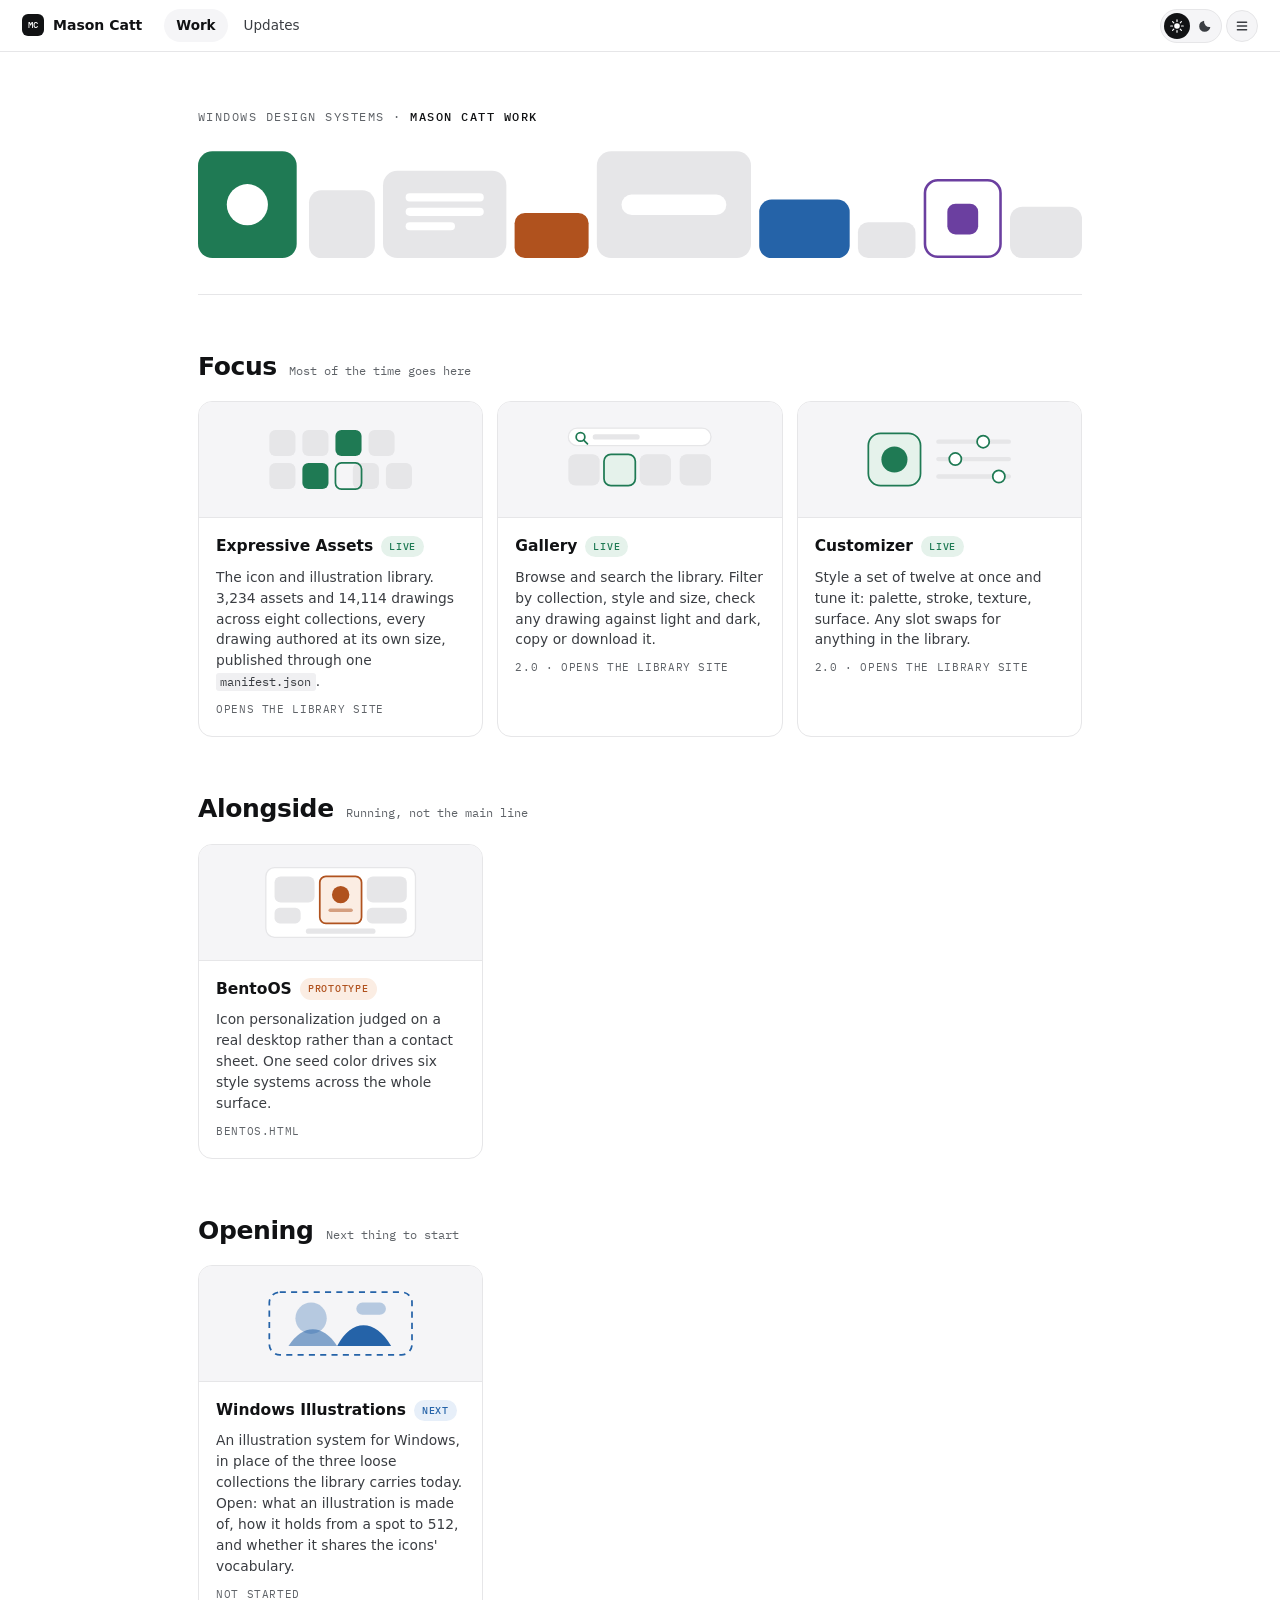
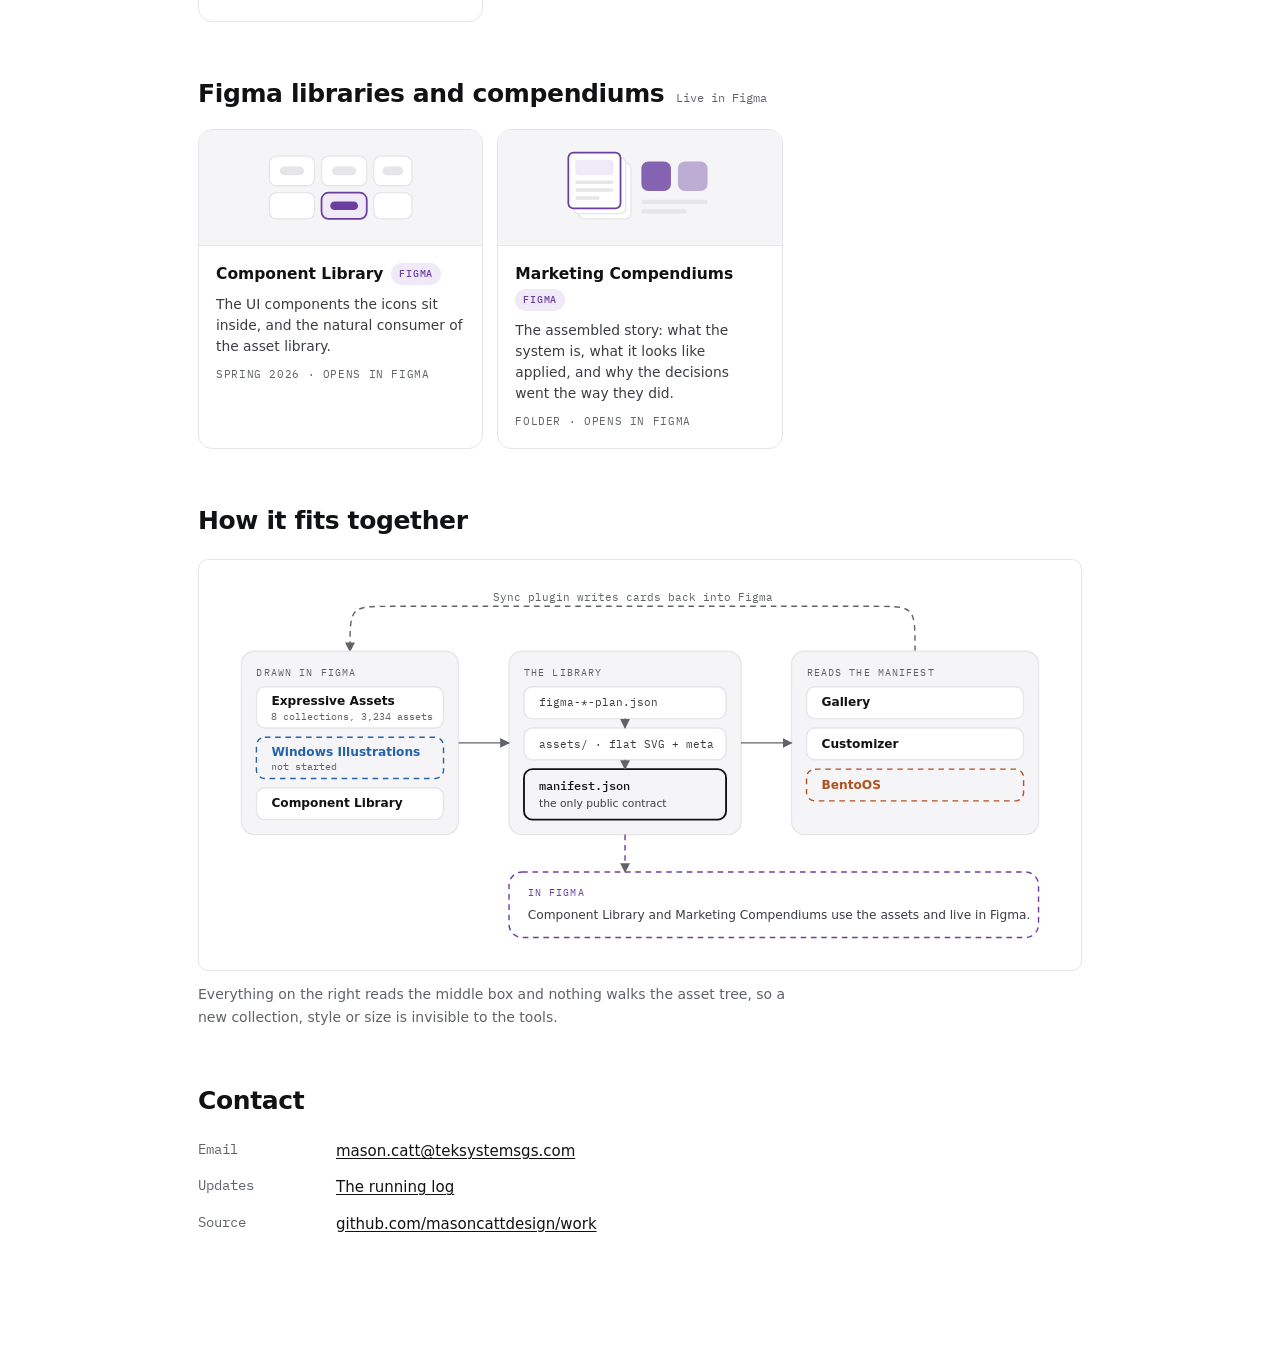
==== commit c73c3d91: "Hovering a tile in the band raises it and quiets the rest Each tile now picks up about four units an" ====
--- a/index.html
+++ b/index.html
@@ -34,39 +34,57 @@
       <span class="sr">Work</span>
       <svg viewBox="0 -8 860 120" aria-hidden="true">
         <g class="m-tile">
-          <rect class="m-seed" x="0" y="0" width="96" height="104" rx="14" fill="var(--p-accent)"/>
-          <circle cx="48" cy="52" r="20" fill="var(--paper)"/>
-        </g>
-        <g class="m-tile">
-          <rect x="108" y="38" width="64" height="66" rx="12" fill="var(--rule)"/>
-        </g>
-        <g class="m-tile">
-          <rect x="180" y="19" width="120" height="85" rx="14" fill="var(--rule)"/>
-          <g fill="var(--paper)">
-            <rect x="202" y="41" width="76" height="8" rx="4"/>
-            <rect x="202" y="55" width="76" height="8" rx="4"/>
-            <rect x="202" y="69" width="48" height="8" rx="4"/>
-          </g>
-        </g>
-        <g class="m-tile">
-          <rect x="308" y="60" width="72" height="44" rx="10" fill="var(--p-glyph)"/>
-        </g>
-        <g class="m-tile">
-          <rect x="388" y="0" width="150" height="104" rx="14" fill="var(--rule)"/>
-          <rect x="412" y="42" width="102" height="20" rx="10" fill="var(--paper)"/>
-        </g>
-        <g class="m-tile">
-          <rect x="546" y="47" width="88" height="57" rx="12" fill="var(--p-container)"/>
-        </g>
-        <g class="m-tile">
-          <rect x="642" y="69" width="56" height="35" rx="10" fill="var(--rule)"/>
-        </g>
-        <g class="m-tile">
-          <rect x="707.25" y="28.25" width="73.5" height="74.5" rx="12.5" fill="none" stroke="var(--p-badge)" stroke-width="2.5"/>
-          <rect x="729" y="51" width="30" height="30" rx="8" fill="var(--p-badge)"/>
-        </g>
-        <g class="m-tile">
-          <rect x="790" y="54" width="70" height="50" rx="12" fill="var(--rule)"/>
+          <g class="m-lift">
+            <rect class="m-seed" x="0" y="0" width="96" height="104" rx="14" fill="var(--p-accent)"/>
+            <circle cx="48" cy="52" r="20" fill="var(--paper)"/>
+          </g>
+        </g>
+        <g class="m-tile">
+          <g class="m-lift">
+            <rect x="108" y="38" width="64" height="66" rx="12" fill="var(--rule)"/>
+          </g>
+        </g>
+        <g class="m-tile">
+          <g class="m-lift">
+            <rect x="180" y="19" width="120" height="85" rx="14" fill="var(--rule)"/>
+            <g fill="var(--paper)">
+              <rect x="202" y="41" width="76" height="8" rx="4"/>
+              <rect x="202" y="55" width="76" height="8" rx="4"/>
+              <rect x="202" y="69" width="48" height="8" rx="4"/>
+            </g>
+          </g>
+        </g>
+        <g class="m-tile">
+          <g class="m-lift">
+            <rect x="308" y="60" width="72" height="44" rx="10" fill="var(--p-glyph)"/>
+          </g>
+        </g>
+        <g class="m-tile">
+          <g class="m-lift">
+            <rect x="388" y="0" width="150" height="104" rx="14" fill="var(--rule)"/>
+            <rect x="412" y="42" width="102" height="20" rx="10" fill="var(--paper)"/>
+          </g>
+        </g>
+        <g class="m-tile">
+          <g class="m-lift">
+            <rect x="546" y="47" width="88" height="57" rx="12" fill="var(--p-container)"/>
+          </g>
+        </g>
+        <g class="m-tile">
+          <g class="m-lift">
+            <rect x="642" y="69" width="56" height="35" rx="10" fill="var(--rule)"/>
+          </g>
+        </g>
+        <g class="m-tile">
+          <g class="m-lift">
+            <rect x="707.25" y="28.25" width="73.5" height="74.5" rx="12.5" fill="none" pointer-events="all" stroke="var(--p-badge)" stroke-width="2.5"/>
+            <rect x="729" y="51" width="30" height="30" rx="8" fill="var(--p-badge)"/>
+          </g>
+        </g>
+        <g class="m-tile">
+          <g class="m-lift">
+            <rect x="790" y="54" width="70" height="50" rx="12" fill="var(--rule)"/>
+          </g>
         </g>
       </svg>
     </h1>
--- a/site.css
+++ b/site.css
@@ -331,7 +331,11 @@
    The word is still the h1 for anything that is not looking at the page. */
 
 .masthead-mark { margin: 0; line-height: 0; }
-.masthead-mark svg { display: block; width: 100%; height: auto; }
+/* overflow is visible so a tile can lift and grow past the viewBox without
+   being cut off. The alternative is padding the viewBox out, which shrinks the
+   artwork against the column and pulls the band out of line with the eyebrow
+   and the headings below it. */
+.masthead-mark svg { display: block; width: 100%; height: auto; overflow: visible; }
 
 /* The band is the only thing on the site that moves. Tiles rise into place on
    a stagger when the page opens, then drift a couple of user units on long
@@ -388,9 +392,31 @@
 
 .masthead-mark .m-seed { animation: mast-seed 24s ease-in-out infinite; }
 
+/* Hover picks a tile up and quiets the rest of the band. The lift lives on an
+   inner group because the outer one is already spending its transform on the
+   drift, and two animations cannot share a property; nested, they compose and
+   a tile keeps breathing while it is raised.
+
+   Hover is keyed to :has() rather than to the svg, because the svg's box
+   includes the gaps between tiles and hovering a gap would otherwise dim the
+   whole band with nothing raised. Where :has() is missing the tile still
+   lifts and nothing else happens, which is the right thing to lose. */
+
+@media (hover: hover) {
+  .masthead-mark .m-lift {
+    transform-box: fill-box; transform-origin: 50% 50%;
+    transition: transform .28s cubic-bezier(.2, .8, .25, 1);
+  }
+  .masthead-mark .m-tile { transition: opacity .25s ease; }
+  .masthead-mark svg:has(.m-tile:hover) .m-tile:not(:hover) { opacity: .4; }
+  .masthead-mark .m-tile:hover .m-lift { transform: translateY(-4px) scale(1.05); }
+}
+
 @media (prefers-reduced-motion: reduce) {
   .masthead-mark .m-tile,
   .masthead-mark .m-seed { animation: none; }
+  .masthead-mark .m-lift { transition: none; }
+  .masthead-mark .m-tile:hover .m-lift { transform: none; }
 }
 
 .sr {
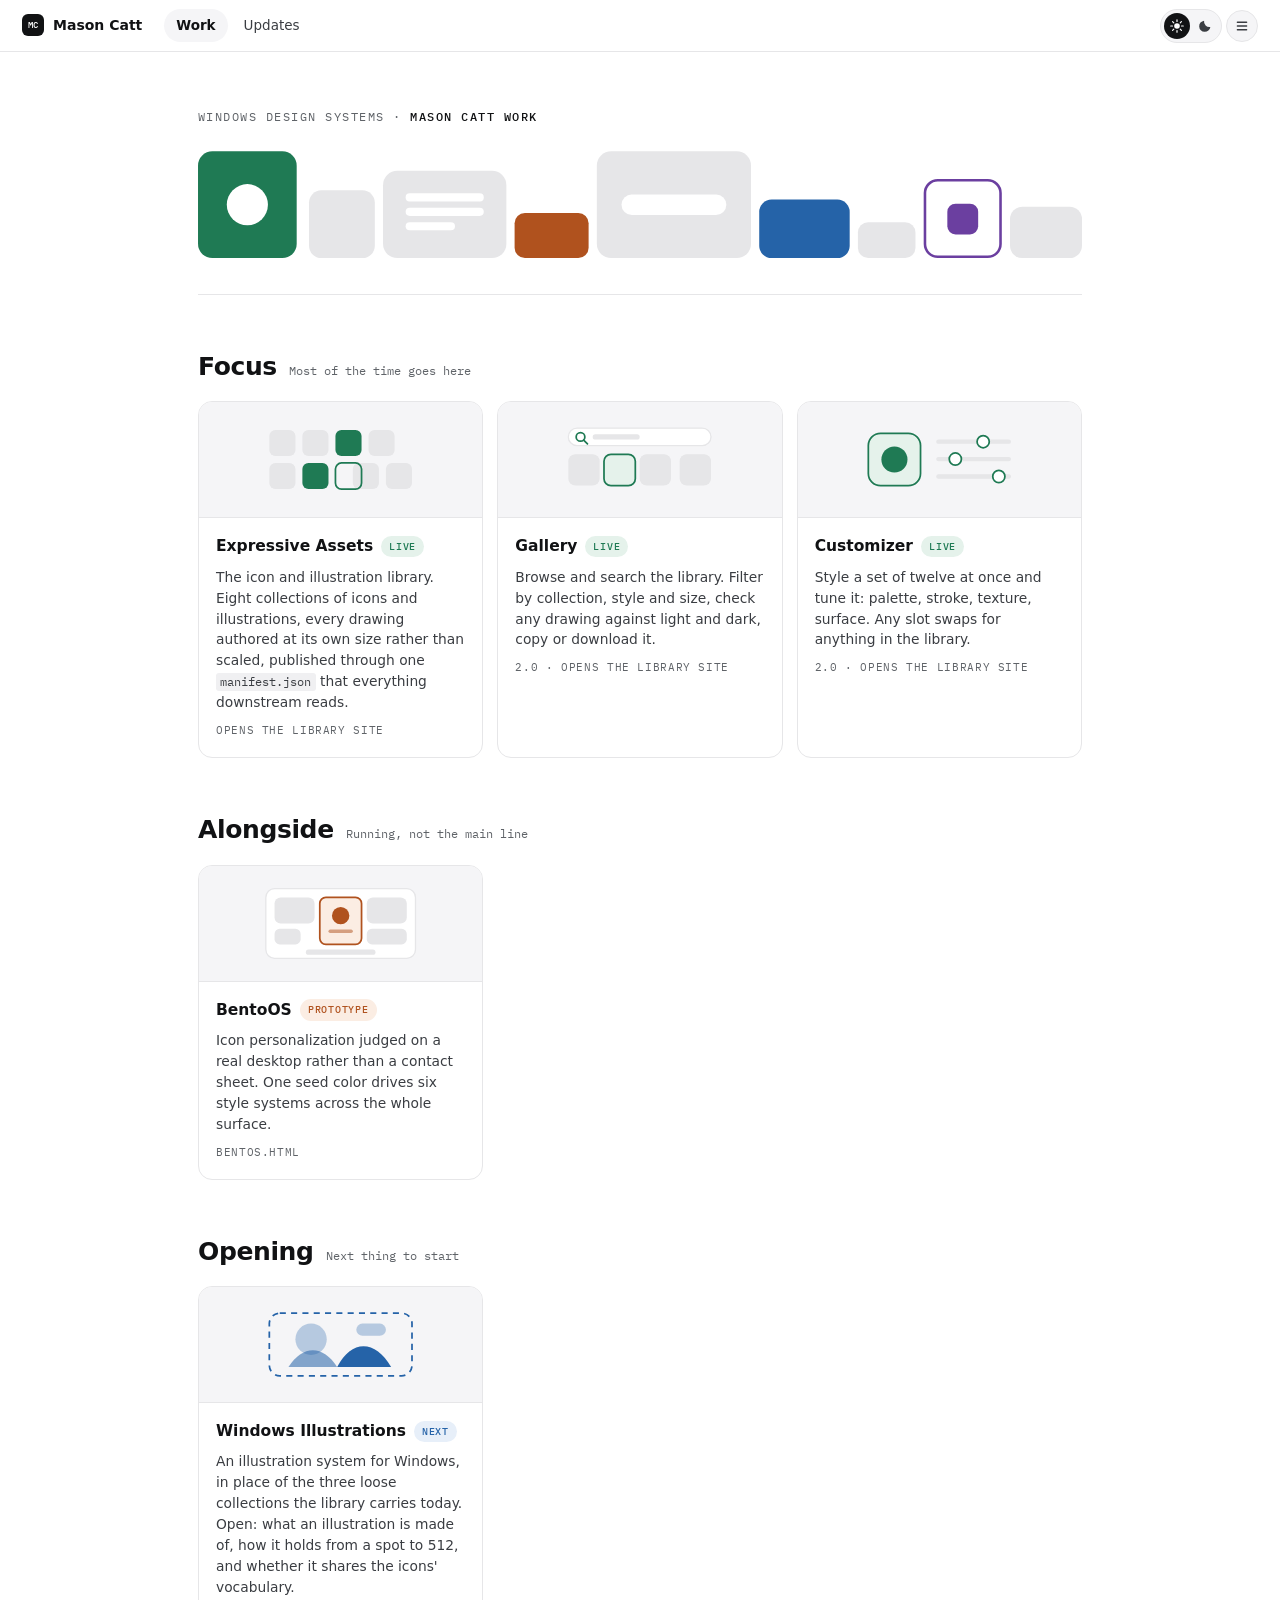
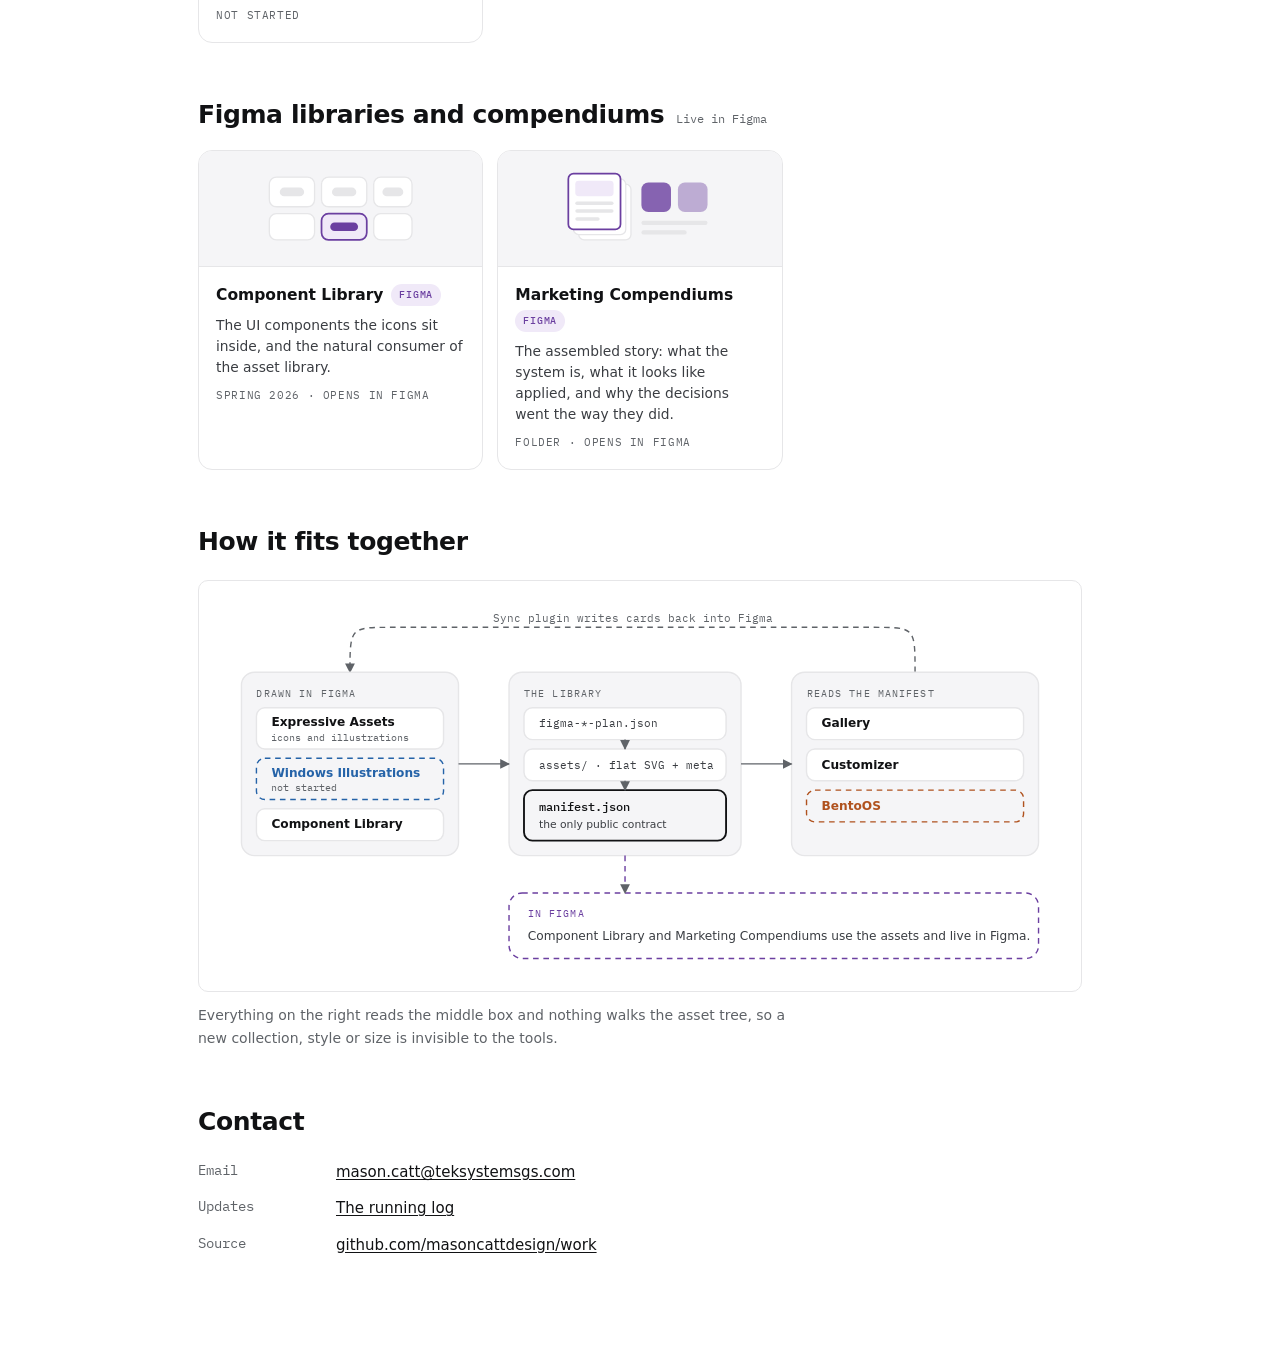
==== commit e1376219: "One entry per weekday, each with a mark that clicks through The log had two entries dated 2 Septembe" ====
--- a/index.html
+++ b/index.html
@@ -114,9 +114,9 @@
         </span>
         <span class="hub-body">
           <span class="hub-head"><strong>Expressive Assets</strong><span class="st st-live">Live</span></span>
-          <p>The icon and illustration library. 3,234 assets and 14,114 drawings across eight
-          collections, every drawing authored at its own size, published through one
-          <code>manifest.json</code>.</p>
+          <p>The icon and illustration library. Eight collections of icons and illustrations,
+          every drawing authored at its own size rather than scaled, published through one
+          <code>manifest.json</code> that everything downstream reads.</p>
           <span class="hub-where">Opens the library site</span>
         </span>
       </a>
@@ -309,7 +309,7 @@
           <text x="40" y="100" font-family="var(--mono)" font-size="11" letter-spacing="1.2" fill="var(--ink-3)">DRAWN IN FIGMA</text>
           <rect x="40" y="112" width="200" height="44" rx="9" fill="var(--surface)" stroke="var(--rule)" stroke-width="1.5"/>
           <text x="56" y="132" font-size="13" font-weight="600" fill="var(--ink)">Expressive Assets</text>
-          <text x="56" y="147" font-family="var(--mono)" font-size="10.5" fill="var(--ink-3)">8 collections, 3,234 assets</text>
+          <text x="56" y="147" font-family="var(--mono)" font-size="10.5" fill="var(--ink-3)">icons and illustrations</text>
           <rect x="40" y="166" width="200" height="44" rx="9" fill="none" stroke="var(--p-container)" stroke-width="1.5" stroke-dasharray="6 5"/>
           <text x="56" y="186" font-size="13" font-weight="600" fill="var(--p-container)">Windows Illustrations</text>
           <text x="56" y="201" font-family="var(--mono)" font-size="10.5" fill="var(--ink-3)">not started</text>
--- a/site.css
+++ b/site.css
@@ -430,3 +430,23 @@
 .eyebrow { color: var(--ink-3); max-width: none; }
 .eyebrow span, .eyebrow b { white-space: nowrap; }
 .eyebrow b { color: var(--accent); font-weight: 500; }
+
+/* --- Update thumbnails ------------------------------------------------
+   One drawn mark per day, sitting in the card's header row beside the date,
+   clicking through to whatever that day was mostly about.
+
+   It is 56px wide, so the drawing has to work at 56px: three or four bold
+   shapes, no interior detail. A first pass reused the project cards' 132px
+   thumbnails here and they turned to mush. Drawn rather than captured for the
+   same reason the project cards are, since a screenshot of a page goes stale
+   the next time that page moves and this log is meant to be read later. */
+
+.entry-thumb {
+  flex: none; display: block; width: 56px;
+  border: 1px solid var(--rule); border-radius: 7px; background: var(--sunk);
+  overflow: hidden; line-height: 0;
+  transition: border-color .12s, transform .12s;
+}
+.entry-thumb svg { display: block; width: 100%; height: auto; }
+a.entry-thumb:hover { border-color: var(--accent-ring); transform: translateY(-1px); }
+a.entry-thumb:focus-visible { outline: 2px solid var(--accent); outline-offset: 2px; }
